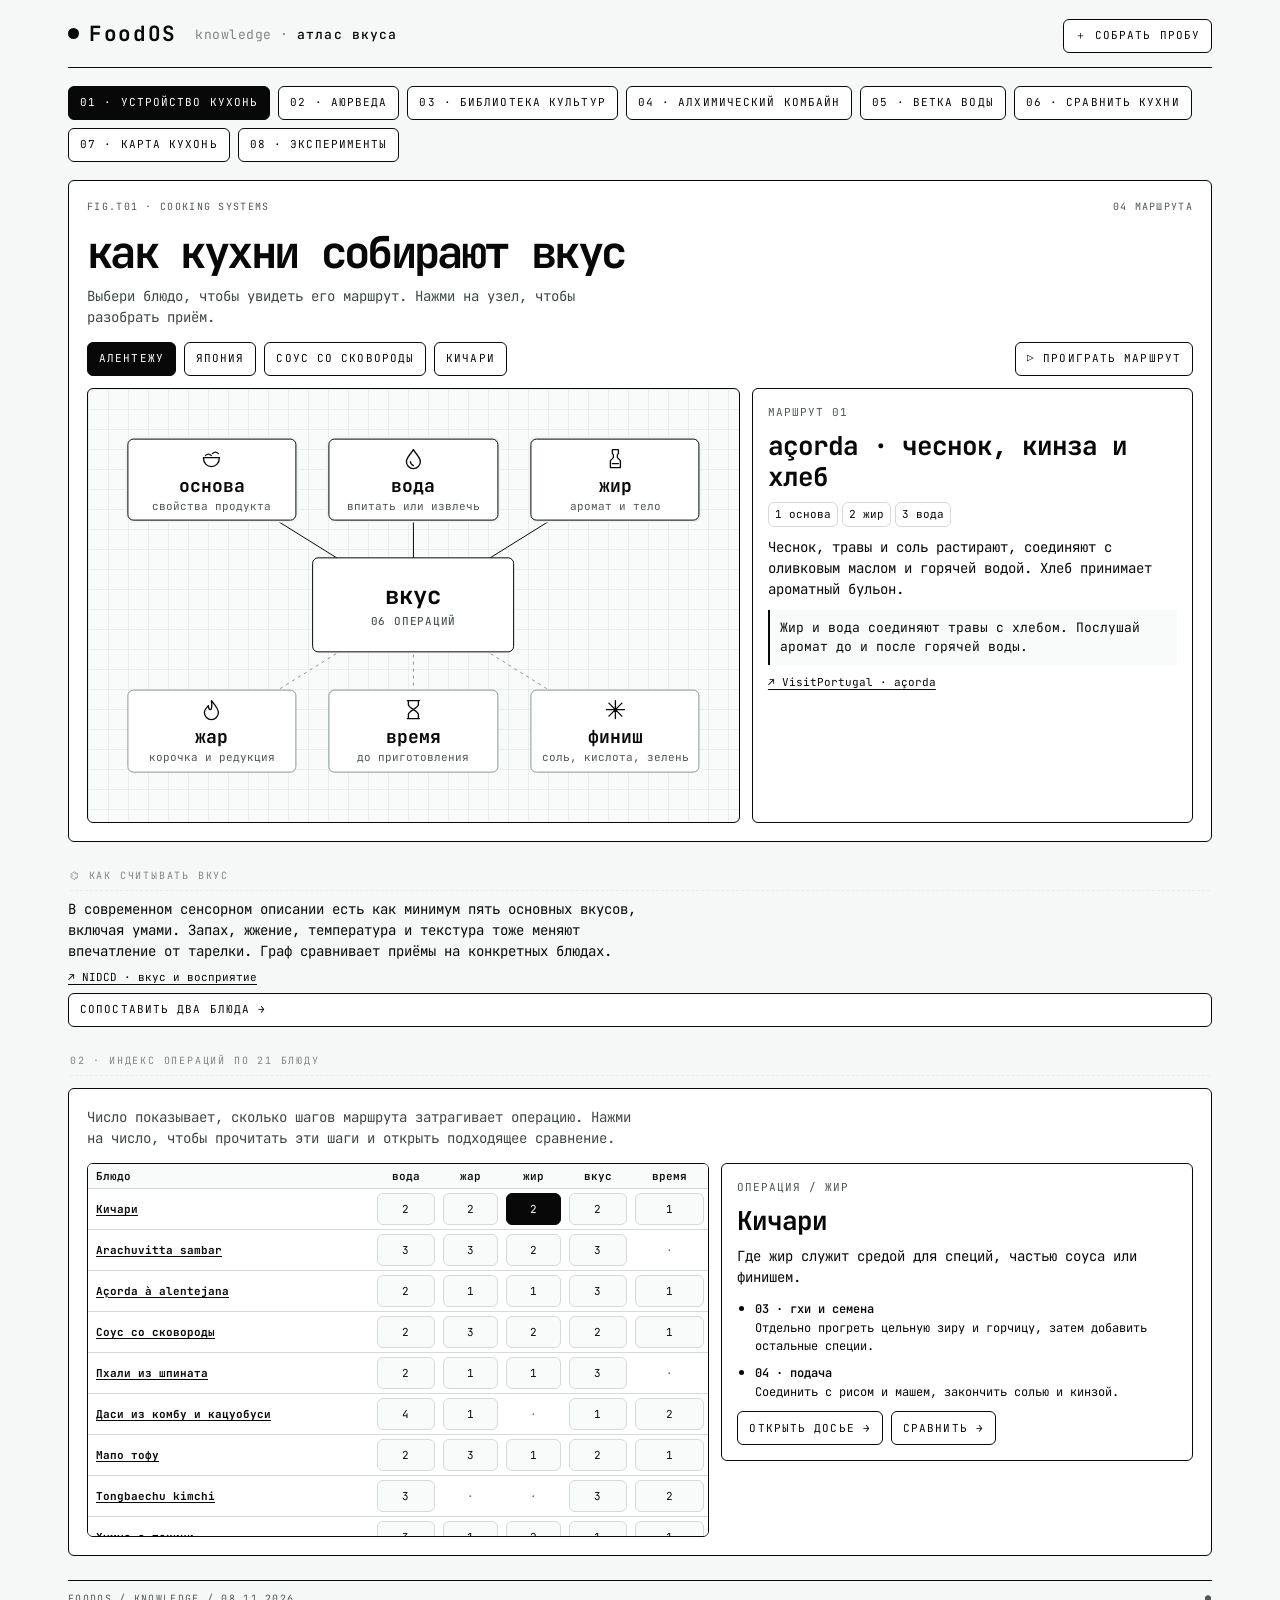
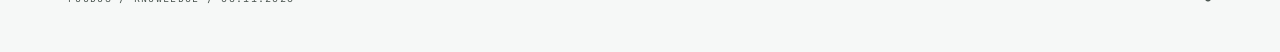
==== atlas/index.html @ 43f2d7bd "Publish the FoodOS taste atlas and experiment journal" ====
<!doctype html>
<html lang="ru">
<head>
<meta charset="utf-8">
<meta name="foodos-static" content="1">
<meta name="viewport" content="width=device-width, initial-scale=1">
<meta name="theme-color" content="#f6f8f7">
<title>FoodOS · атлас вкуса</title>
<meta name="description" content="Атлас FoodOS. Граф 21 кухни, 23 блюда в 3D, журнал экспериментов, два мясных ужина на гхи и алхимический комбайн.">
<link rel="canonical" href="https://foodos-lula-camarao.netlify.app/atlas/">
<meta property="og:type" content="website">
<meta property="og:title" content="FoodOS · атлас вкуса">
<meta property="og:description" content="21 профиль кухонь, девять глав об аюрведической кулинарии и алхимический комбайн для сборки проб из 38 операций.">
<meta property="og:url" content="https://foodos-lula-camarao.netlify.app/atlas/">
<meta property="og:image" content="https://foodos-lula-camarao.netlify.app/atlas/assets/taste-atlas-cover-v4.png?v=6">
<meta property="og:image:type" content="image/png">
<meta property="og:image:width" content="1200">
<meta property="og:image:height" content="630">
<meta property="og:image:alt" content="FoodOS · 3D-карта по воде, жиру и времени и два мясных эксперимента.">
<meta name="twitter:card" content="summary_large_image">
<meta name="twitter:title" content="FoodOS · атлас вкуса">
<meta name="twitter:description" content="21 профиль кухонь, девять глав об аюрведической кулинарии и алхимический комбайн для сборки проб из 38 операций.">
<meta name="twitter:image" content="https://foodos-lula-camarao.netlify.app/atlas/assets/taste-atlas-cover-v4.png?v=6">
<meta name="twitter:image:alt" content="FoodOS · 3D-карта по воде, жиру и времени и два мясных эксперимента.">
<link rel="icon" href="data:,">
<link rel="preconnect" href="https://fonts.googleapis.com">
<link rel="preconnect" href="https://fonts.gstatic.com" crossorigin>
<link href="https://fonts.googleapis.com/css2?family=JetBrains+Mono:wght@400;500;600;700&display=swap" rel="stylesheet">
<link rel="stylesheet" href="css/shaper.css?v=19">
<link rel="stylesheet" href="css/taste-atlas.css?v=6">
<script defer src="js/taste-atlas-data.js?v=3"></script>
<script defer src="js/taste-atlas-water.js?v=3"></script>
<script defer src="js/taste-atlas-research.js?v=4"></script>
<script defer src="js/taste-atlas-cultures.js?v=5"></script>
<script defer src="js/taste-atlas-alchemy.js?v=5"></script>
<script defer src="js/taste-atlas-field-data.js?v=6"></script>
<script defer src="js/taste-atlas-map.js?v=6"></script>
<script defer src="js/taste-atlas-experiments.js?v=6"></script>
<script defer src="js/taste-atlas-lab.js?v=6"></script>
<script defer src="js/taste-atlas-compare.js?v=6"></script>
<script defer src="js/taste-atlas.js?v=6"></script>
</head>
<body>
<main class="wrap atlas">
  <header class="top">
    <div class="brand"><a href="https://foodos-lula-camarao.netlify.app/"><span class="dot"></span>FoodOS</a></div>
    <div class="crumb">knowledge · <b>атлас вкуса</b></div>
    <div class="ctl"><a class="chip" href="#compose">＋ собрать пробу</a></div>
  </header>
  <nav class="atlas-nav" aria-label="Карты атласа">
    <a class="chip" href="#systems" id="nav-systems">01 · устройство кухонь</a>
    <a class="chip" href="#ayurveda" id="nav-ayurveda">02 · аюрведа</a>
    <a class="chip" href="#library" id="nav-library">03 · библиотека культур</a>
    <a class="chip" href="#compose" id="nav-compose">04 · алхимический комбайн</a>
    <a class="chip" href="#water" id="nav-water">05 · ветка воды</a>
    <a class="chip" href="#compare" id="nav-compare">06 · сравнить кухни</a>
    <a class="chip" href="#map" id="nav-map">07 · карта кухонь</a>
    <a class="chip" href="#experiments" id="nav-experiments">08 · эксперименты</a>
  </nav>
  <noscript>Для интерактивных карт включи JavaScript. Исследование и анимированные схемы доступны в Obsidian.</noscript>
  <section id="page-systems" aria-labelledby="systems-title">
    <div class="atlas-primary">
      <div class="atlas-caption"><span>FIG.T01 · COOKING SYSTEMS</span><span>04 МАРШРУТА</span></div>
      <h1 id="systems-title">как кухни собирают вкус</h1>
      <p class="atlas-lead">Выбери блюдо, чтобы увидеть его маршрут. Нажми на узел, чтобы разобрать приём.</p>
      <div class="atlas-controls">
        <div class="atlas-choice" id="route-choices" aria-label="Блюдо"></div>
        <button class="chip atlas-play" id="route-play" type="button" aria-pressed="false">▷ проиграть маршрут</button>
      </div>
      <div class="atlas-workbench">
        <div id="route-graph" class="atlas-graph" aria-label="Граф операций"></div>
        <div class="atlas-readout" id="route-detail" aria-live="polite"></div>
      </div>
    </div>
    <aside class="atlas-aside">
      <div class="seclab">⌬ как считывать вкус</div>
      <p>В современном сенсорном описании есть как минимум пять основных вкусов, включая умами. Запах, жжение, температура и текстура тоже меняют впечатление от тарелки. Граф сравнивает приёмы на конкретных блюдах.</p>
      <a class="atlas-source" href="https://www.nidcd.nih.gov/health/taste-disorders">↗ NIDCD · вкус и восприятие</a>
      <a class="chip" href="#compare">сопоставить два блюда →</a>
    </aside>
    <div class="seclab">02 · индекс операций по 21 блюду</div>
    <div class="atlas-primary operation-index">
      <p class="atlas-lead">Число показывает, сколько шагов маршрута затрагивает операцию. Нажми на число, чтобы прочитать эти шаги и открыть подходящее сравнение.</p>
      <div id="operation-index"></div>
    </div>
  </section>
  <section id="page-ayurveda" aria-labelledby="ayurveda-title" hidden>
    <div class="atlas-primary">
      <div class="atlas-caption"><span>FIG.T02 · ṢAḌ RASA</span><span>06 ОЩУЩЕНИЙ</span></div>
      <h1 id="ayurveda-title">аюрведическая карта вкуса</h1>
      <p class="atlas-lead">Шесть rasa и девять глав о качествах, обработке, сочетаниях, времени и роли жира. Луч открывает ощущение, главы связывают текст с конкретной операцией у плиты.</p>
      <div class="atlas-controls"><button class="chip atlas-play" id="rasa-play" type="button" aria-pressed="false">▷ пройти шесть rasa</button></div>
      <div class="atlas-workbench">
        <div id="rasa-graph" class="atlas-graph rasa-graph" aria-label="Шесть rasa"></div>
        <div id="rasa-detail" class="atlas-readout" aria-live="polite"></div>
      </div>
    </div>
    <div class="seclab">читать · девять глав</div>
    <div class="atlas-lab chapter-lab">
      <div id="ayurveda-chapters" class="atlas-choice" aria-label="Главы"></div>
      <div id="ayurveda-chapter" class="atlas-readout" aria-live="polite"></div>
    </div>
    <div class="seclab">01 · приправа и проба</div>
    <div class="atlas-readout rasa-guide" id="rasa-guide" aria-live="polite"></div>
    <div class="seclab">02 · операции с водой</div>
    <div class="atlas-lab">
      <div id="water-choices" class="atlas-choice" aria-label="Способ подготовки водой"></div>
      <div id="water-detail" class="atlas-readout" aria-live="polite"></div>
    </div>
    <div class="seclab">03 · когда добавлять специи</div>
    <div class="atlas-lab">
      <div id="spice-choices" class="atlas-choice" aria-label="Этап работы со специями"></div>
      <div id="spice-detail" class="atlas-readout" aria-live="polite"></div>
    </div>
    <div class="seclab">04 · восемь факторов еды</div>
    <ol id="factors" class="atlas-factors"></ol>
    <div class="atlas-sources">
      <a class="atlas-source" href="https://carakasamhitaonline.com/index.php?title=Rasa_Vimana">↗ Caraka Saṃhitā · Vimāna 1.21–22</a>
      <a class="atlas-source" href="https://www.nccih.nih.gov/health/ayurvedic-medicine-in-depth">↗ NCCIH · уровень доказательств</a>
    </div>
    <aside class="atlas-aside">
      <div class="seclab">05 · домашняя проба</div>
      <p>Две одинаковые ложки кичари, одинаковая доза гхи. В одной – гхи само по себе, в другой – гхи с прогретой зирой. Сравни запах. Куриное бедро с кожей или вёшенку подай отдельно. Это вариация FoodOS. Классический текст рассматривает мясо и молочные продукты в отдельных категориях.</p>
      <a class="atlas-source" href="https://www.carakasamhitaonline.com/index.php/Annapanavidhi_Adhyaya">↗ Caraka Saṃhitā · Sūtra 27</a>
    </aside>
    <div class="seclab">06 · от классического текста к сравнению кухонь</div>
    <div class="ayurveda-bridges" id="ayurveda-bridges"></div>
  </section>
  <section id="page-library" aria-labelledby="library-title" hidden>
    <div class="atlas-primary">
      <div class="atlas-caption"><span>FIG.T03 · COOKING LIBRARY</span><span id="library-count">21 ПРОФИЛЬ</span></div>
      <h1 id="library-title">библиотека культур</h1>
      <p class="atlas-lead">Открой кухню и посмотри, как устроен её стол и в какой последовательности работают приёмы. У каждого профиля есть локальные варианты, межкультурная пара, разобранное блюдо и операции для комбайна.</p>
      <div class="library-filters">
        <label>Кухня, практика или пример<input type="search" id="library-query" placeholder="например, тамильская или настой"></label>
        <label>Регион<select id="library-zone"><option value="">Все регионы</option></select></label>
        <label>Ощущение<select id="library-rasa"><option value="">Все ощущения</option></select></label>
      </div>
      <div class="library-workbench">
        <div id="library-index" class="library-index" aria-label="Примеры кухонь"></div>
        <div id="library-detail" class="atlas-readout library-detail" aria-label="Профиль кухни"></div>
      </div>
    </div>
    <aside class="atlas-aside">
      <div class="seclab">⌬ как читать параллели</div>
      <p>Тамариндовый настой в самбаре, лимон в чермуле и кислота готового кимчи могут давать заметное кислое ощущение. Это три разных механизма и три разные традиции.</p>
      <div class="atlas-sources"><a class="atlas-source" href="https://premasculinary.com/2020/11/arachuvitta-sambar-recipe.html">↗ Prema’s Culinary · самбар</a><a class="atlas-source" href="https://tasteofmaroc.com/moroccan-fish-tagine-with-chermoula-and-vegetables/">↗ Taste of Maroc · чермула</a><a class="atlas-source" href="https://www.maangchi.com/recipe/tongbaechu-kimchi">↗ Maangchi · кимчи</a></div>
    </aside>
  </section>
  <section id="page-compose" aria-labelledby="compose-title" hidden>
    <div class="atlas-primary">
      <div class="atlas-caption"><span>FIG.T04 · TASTE COMPOSER</span><span id="alchemy-count">05 СТАДИЙ</span></div>
      <h1 id="compose-title">алхимический комбайн</h1>
      <p class="atlas-lead">Собери тарелку из пяти операций разных кухонь. Выбери узел, чтобы поменять приём. Схема покажет, что проходит дальше, что лучше подготовить отдельно и какую переменную сравнить на двух ложках.</p>
      <div id="alchemy"></div>
    </div>
    <details class="atlas-primary legacy-compose" id="legacy-compose">
      <summary>Быстрая сборка · три операции и текст для трекера</summary>
      <div class="compose-selects" id="compose-parts"></div>
      <div class="atlas-choice compose-modes" id="compose-modes" aria-label="Вариант блюда"></div>
      <div class="compose-bench">
        <div class="atlas-readout" id="compose-recipe" aria-live="polite"></div>
        <div class="atlas-readout">
          <div class="atlas-kicker">ПЕРЕДАТЬ В FOODOS</div>
          <label for="compose-prompt">Текст для трекера у плиты</label>
          <textarea id="compose-prompt" readonly rows="9"></textarea>
          <div class="atlas-choice">
            <button id="compose-copy" class="chip" type="button">копировать</button>
            <a class="chip" href="https://foodos-lula-camarao.netlify.app/#ctxInput">открыть композер FoodOS ↗</a>
          </div>
          <small id="compose-status" role="status"></small>
        </div>
      </div>
    </details>
  </section>
  <section id="page-water" aria-labelledby="water-title" hidden>
    <div class="atlas-primary">
      <div class="atlas-caption"><span>FIG.T05 · WATER STUDY</span><span>06 ОПЕРАЦИЙ</span></div>
      <h1 id="water-title">что вода делает со вкусом</h1>
      <p class="atlas-lead">Выбери операцию, чтобы увидеть, что изменилось и на каких блюдах это заметно. Одна кастрюля может пройти несколько узлов подряд.</p>
      <div class="atlas-controls">
        <div class="atlas-choice" id="water-lenses" aria-label="Подсветить общую связь"></div>
        <button class="chip atlas-play" id="water-play" type="button" aria-pressed="false">▷ пройти ветку</button>
      </div>
      <div class="atlas-workbench">
        <div class="atlas-graph" id="water-graph" aria-label="Граф операций с водой"></div>
        <div class="atlas-readout" id="water-branch-detail" aria-live="polite"></div>
      </div>
    </div>
    <div class="seclab">01 · от исследования к плите</div>
    <div class="study-meals" id="water-meals"></div>
    <aside class="atlas-aside">
      <div class="seclab">02 · один ужин, две ложки</div>
      <p>Выбери одну операцию, например выпаривание. Отлей ложку соуса перед увариванием. Сравни с ложкой готового соуса при близкой температуре и только потом реши, сколько соли или кислоты добавить.</p>
    </aside>
  </section>
  <section id="page-compare" aria-labelledby="compare-title" hidden>
    <div class="atlas-primary">
      <div class="atlas-caption"><span>FIG.T06 · COMPARATIVE KITCHENS</span><span>21 МАРШРУТ / 12 РАЗБОРОВ</span></div>
      <h1 id="compare-title">где кухни сходятся</h1>
      <p class="atlas-lead">Выбери две кухни и сравни их через конкретные маршруты. Линия открывает шаги, где они решают похожую задачу. Под графом можно прочитать грамматики кухонь и забрать операции в свою пробу.</p>
      <div class="compare-selects">
        <label>Кухня слева<select id="compare-left"></select></label>
        <label>Кухня справа<select id="compare-right"></select></label>
        <label>Готовый разбор<select id="compare-pair"><option value="">Выбрать пару</option></select></label>
      </div>
      <div class="atlas-choice compare-lenses" id="compare-lenses" aria-label="Фильтр операций"></div>
      <div class="compare-graph" id="compare-graph" aria-label="Два параллельных маршрута"></div>
      <div id="compare-edges" class="atlas-choice compare-edges" aria-label="Связи между этапами"></div>
      <div id="compare-stage" class="library-step compare-stage" aria-live="polite"></div>
    </div>
    <div class="seclab">01 · две грамматики</div>
    <div id="culture-comparison" class="compare-reading"></div>
    <div class="seclab">02 · что можно перенести в свою кухню</div>
    <div class="compare-reading" id="compare-reading"></div>
  </section>
  <section id="page-map" aria-labelledby="map-title" hidden>
    <div class="atlas-primary">
      <div class="atlas-caption"><span>FIG.T07 · CULINARY MAP</span><span>21 КУХНЯ / 23 БЛЮДА</span></div>
      <h1 id="map-title">карта кухонь</h1>
      <div class="atlas-choice field-switch" aria-label="Режим карты">
        <a id="map-mode-network" class="chip" href="#map/network">граф связей</a>
        <a id="map-mode-space" class="chip" href="#map/space">блюда в 3D</a>
      </div>
      <div id="map-network">
        <p class="atlas-lead">Выбери кухню и слой. Тёмные линии показывают, с какими кухнями у выбранного приёма есть разобранная связь.</p>
        <div class="compose-selects"><label>Кухня<select id="network-culture"></select></label></div>
        <div id="network-lenses" class="atlas-choice field-switch" aria-label="Слой графа"></div>
        <div class="atlas-workbench">
          <div id="network-graph" class="field-figure"></div>
          <div id="network-detail" class="atlas-readout field-detail"></div>
        </div>
      </div>
      <div id="map-space" hidden>
        <p class="atlas-lead">Поверни куб и закрепи две точки. Шкала от 0 до 4 описывает место воды, роль жира и время именно в выбранной версии блюда.</p>
        <div class="compose-selects field-pair">
          <label>Точка A<select id="space-a"></select></label>
          <label>Точка B<select id="space-b"></select></label>
        </div>
        <div id="space-graph" class="field-figure space-figure"></div>
        <div class="space-controls">
          <label>Поворот<input id="space-yaw" type="range" min="-180" max="180" step="1" value="34"></label>
          <label>Наклон<input id="space-pitch" type="range" min="-75" max="75" step="1" value="-19"></label>
          <a class="atlas-source" href="assets/atlas-space.gif">смотреть GIF →</a>
        </div>
        <div id="space-detail" class="compare-reading"></div>
      </div>
    </div>
  </section>
  <section id="page-experiments" aria-labelledby="experiments-title" hidden>
    <div class="atlas-primary">
      <div class="atlas-caption"><span>FIG.T08 · FIELD EXPERIMENTS</span><span>02 УЖИНА / A·B</span></div>
      <h1 id="experiments-title">кухонные эксперименты</h1>
      <p class="atlas-lead">Два ужина в аюрведической кулинарной логике. У каждого есть график готовки, трекер, гипотеза и одна переменная для сравнения.</p>
      <div id="dinner-options" class="atlas-choice field-switch" aria-label="Выбор ужина"></div>
      <div id="dinner-detail" class="atlas-readout field-detail"></div>
      <p><a class="atlas-source" href="assets/atlas-dinners.gif">расписания двух ужинов в GIF →</a></p>
    </div>
    <div class="seclab">01 · запланировать → приготовить → сравнить → записать</div>
    <div class="field-log">
      <form id="experiment-form" class="atlas-readout">
        <h2>новая запись</h2>
        <label>Название<input name="name" required maxlength="110" placeholder="например, гхи с зирой"></label>
        <div class="field-form-row">
          <label>Дата<input type="date" name="date" required></label>
          <label>Статус<select name="status"><option value="planned">запланирован</option><option value="cooking">готовлю</option><option value="done">готово</option><option value="archived">архив</option></select></label>
        </div>
        <label>Гипотеза<textarea name="baseline" rows="2" maxlength="650"></textarea></label>
        <label>Что меняю в B<textarea name="variable" rows="2" maxlength="650"></textarea></label>
        <label>Что получилось<textarea name="result" rows="3" maxlength="2000"></textarea></label>
        <details id="experiment-map-fields" class="experiment-map-fields">
          <summary>Разметка своей версии в 3D</summary>
          <label class="field-check"><input name="mapEnabled" type="checkbox">Показать как точку на карте</label>
          <label>Связанная кухня<select name="mapCulture"></select></label>
          <div class="field-form-row field-form-axes">
            <label>Вода<select name="mapWater"></select></label>
            <label>Жир<select name="mapFat"></select></label>
            <label>Время<select name="mapTime"></select></label>
          </div>
        </details>
        <div class="atlas-choice"><button id="experiment-save" type="submit" class="chip">сохранить опыт</button><button id="experiment-clear" type="button" class="chip">новая запись</button></div>
      </form>
      <div class="atlas-readout">
        <h2>журнал и расписание</h2>
        <p>Записи хранятся в этом браузере. JSON переносит их на другое устройство.</p>
        <div class="atlas-choice field-files">
          <button type="button" id="experiment-export" class="chip">экспорт JSON</button>
          <label class="field-file">Импорт JSON<input type="file" id="experiment-import" accept="application/json,.json"></label>
        </div>
        <small id="experiment-status" role="status"></small>
        <div id="experiment-list"></div>
      </div>
    </div>
  </section>
  <footer class="atlas-footer">FOODOS / KNOWLEDGE / 08.11.2026 <span>●</span></footer>
</main>
</body>
</html>
---- atlas/css/shaper.css ----
/* ============================================================
   foodos · shaper system stylesheet (v3)
   B&W technical-manual / patent-drawing. no color as meaning.
   1px frames · JetBrains Mono · inversion = active.
   shared by index.html (hub) + cook.html (instrument)
   ============================================================ */

:root{
  --bg:#f6f8f7; --paper:#ffffff; --ink:#080808;
  --soft:#d4dad7; --hair:#e9eeeb; --muted:#7f8582; --hi:#eef4f1; --wash:#f9fbfa; --accent:#dfeee8;
  --mono:"JetBrains Mono", ui-monospace, SFMono-Regular, Menlo, Consolas, monospace;
  --frame:1px; --gutter:22px; --radius:6px;
  color-scheme: light;
}
:root.dark{
  --bg:#17191b; --paper:#1d2023; --ink:#e8e6e2; --soft:#3a3a40; --hair:#26262a; --muted:#9a958d; --hi:#22252a; --wash:#191c20; --accent:#26352f;
  color-scheme: dark;
}
*{box-sizing:border-box}
html,body{margin:0;padding:0;background:var(--bg);color:var(--ink);font-family:var(--mono);
  -webkit-font-smoothing:antialiased;-webkit-tap-highlight-color:transparent}
body{font-size:14px;line-height:1.5;letter-spacing:0}
a{color:inherit;text-decoration:none}
b{font-weight:600}
.num,.tnum{font-variant-numeric:tabular-nums;font-feature-settings:"tnum"}
.wrap{max-width:1180px;margin:0 auto;padding:0 18px 140px}
.hide{display:none!important}
.spin{display:inline-block;animation:sp 1s linear infinite}@keyframes sp{to{transform:rotate(360deg)}}

/* ---------- header ---------- */
header.top{display:grid;grid-template-columns:auto 1fr auto;gap:18px;align-items:baseline;
  border-bottom:var(--frame) solid var(--ink);padding:18px 0 14px;margin-bottom:18px}
header.top .brand{font-weight:700;letter-spacing:.08em;font-size:21px;display:flex;align-items:center;gap:10px}
header.top .brand .dot{width:11px;height:11px;border-radius:50%;background:var(--ink);display:inline-block}
header.top .brand a{display:flex;align-items:center;gap:10px}
header.top .crumb{color:var(--muted);font-size:13px;letter-spacing:.04em;white-space:nowrap;overflow:hidden;text-overflow:ellipsis}
header.top .crumb b{color:var(--ink);font-weight:500;letter-spacing:.08em}
header.top .ctl{justify-self:end;display:flex;gap:8px;flex-wrap:wrap}

.chip{font:inherit;font-size:11px;letter-spacing:.10em;text-transform:uppercase;
  border:var(--frame) solid var(--ink);background:var(--paper);color:var(--ink);
  border-radius:var(--radius);padding:6px 11px;cursor:pointer;transition:background .12s,color .12s,transform .12s;white-space:nowrap;display:inline-flex;align-items:center;gap:6px}
.chip.mini{font-size:9px;padding:4px 8px;margin-top:8px}
.chip:hover{background:var(--ink);color:var(--bg)}
.chip:active{transform:translateY(1px)}
.chip.on{background:var(--ink);color:var(--bg)}
.chip.danger{border-color:var(--ink);background:var(--ink);color:var(--bg)}
.chip .k{color:var(--muted)} .chip.on .k{color:var(--bg)}
.chip:disabled{opacity:.4;cursor:not-allowed}

/* ---------- section label ---------- */
.seclab{font-size:10px;letter-spacing:.18em;text-transform:uppercase;color:var(--muted);
  margin:26px 2px 12px;display:flex;align-items:center;gap:8px;border-bottom:var(--frame) dashed var(--hair);padding-bottom:7px}
.seclab .gl{font-size:12px;color:var(--ink)}
.seclab .r{margin-left:auto;color:var(--muted)}

/* ---------- stats strip ---------- */
.stats{display:grid;grid-template-columns:repeat(4,1fr);border:var(--frame) solid var(--ink);margin-bottom:18px}
.stats .cell{padding:12px 14px;border-right:var(--frame) solid var(--soft)}
.stats .cell:last-child{border-right:0}
.stats .cell .v{font-size:22px;font-weight:500;letter-spacing:-.01em}
.stats .cell .l{font-size:10px;letter-spacing:.16em;text-transform:uppercase;color:var(--muted);margin-top:2px}
.progline{height:4px;background:var(--hair);margin-bottom:20px;position:relative;overflow:hidden}
.progline .fill{position:absolute;inset:0 100% 0 0;background:var(--ink);transition:right .35s ease}

.device-state{border:var(--frame) solid var(--ink);background:var(--ink);color:var(--bg);border-radius:var(--radius);padding:13px 14px;margin:-4px 0 20px;display:grid;gap:10px}
.ds-main{display:flex;gap:10px;align-items:flex-start}
.ds-dot{width:11px;height:11px;border-radius:50%;background:var(--bg);box-shadow:0 0 0 4px rgba(255,255,255,.12);margin-top:4px;flex:0 0 auto}
.ds-title{font-size:10px;letter-spacing:.18em;text-transform:uppercase;color:var(--bg)}
.ds-line{font-size:17px;line-height:1.35;margin-top:3px}
.ds-chips{display:flex;gap:7px;flex-wrap:wrap}
.ds-chips span{border:var(--frame) solid rgba(255,255,255,.38);border-radius:999px;padding:4px 8px;font-size:10px;letter-spacing:.10em;text-transform:uppercase;color:var(--bg)}
.ds-next{border-top:var(--frame) dashed rgba(255,255,255,.36);padding-top:8px;font-size:12px;line-height:1.45;color:var(--bg)}

@media(max-width:560px){
  .wrap{padding-left:14px;padding-right:14px}
  header.top{grid-template-columns:1fr;gap:10px;align-items:start}
  header.top .brand{font-size:20px}
  header.top .crumb{white-space:normal;line-height:1.45}
  header.top .ctl{justify-self:start;width:100%}
  .stats{grid-template-columns:repeat(2,minmax(0,1fr))}
  .stats .cell{min-width:0;border-bottom:var(--frame) solid var(--soft)}
  .stats .cell:nth-child(2n){border-right:0}
  .stats .cell:nth-last-child(-n+2){border-bottom:0}
  .stats .cell .v{font-size:20px;overflow-wrap:anywhere}
  .device-state{margin-top:0}
  .ds-line{font-size:15px}
}

/* ============================================================
   HUB
   ============================================================ */
.hero{border:var(--frame) solid var(--ink);background:var(--paper);border-radius:var(--radius);
  padding:20px 22px;margin-bottom:14px;display:grid;gap:6px;box-shadow:0 10px 30px rgba(8,8,8,.04)}
.product-hero{grid-template-columns:minmax(0,1fr) minmax(320px,520px);gap:24px;align-items:stretch;min-height:280px}
.hero .eyebrow{font-size:10px;letter-spacing:.18em;text-transform:uppercase;color:var(--muted);margin-bottom:12px}
.hero h1{margin:0;font-size:clamp(44px,9vw,104px);font-weight:700;letter-spacing:0;line-height:.92}
.hero .lead{color:var(--muted);font-size:13px;max-width:62ch;line-height:1.55;margin-top:18px}
.command-hero{position:relative;overflow:hidden}
.command-hero::before{content:"";position:absolute;left:22px;right:22px;bottom:16px;height:1px;background:var(--hair);opacity:.7}
.hero-copy{display:flex;flex-direction:column;align-items:flex-start;min-width:0}
.hero-tags{display:flex;gap:7px;flex-wrap:wrap;margin-top:16px}
.hero-tags span{border:var(--frame) solid var(--soft);border-radius:999px;padding:4px 8px;font-size:9px;letter-spacing:.12em;text-transform:uppercase;color:var(--muted);background:var(--wash)}
.hero-actions{display:flex;gap:8px;flex-wrap:wrap;margin-top:auto;padding-top:18px}
.system-map{position:relative;border:var(--frame) solid var(--ink);border-radius:var(--radius);background:var(--wash);overflow:hidden;min-height:240px}
.system-map::before{content:"";position:absolute;inset:14px;background:
  linear-gradient(var(--hair) 1px,transparent 1px),linear-gradient(90deg,var(--hair) 1px,transparent 1px);
  background-size:20px 20px;opacity:.9}
.map-rails .r{position:absolute;height:1px;background:var(--ink);transform-origin:left center;opacity:.72;z-index:1}
.map-rails .a{left:96px;top:72px;width:180px;transform:rotate(13deg)}
.map-rails .b{left:50%;top:122px;width:196px;transform:rotate(22deg)}
.map-rails .c{left:88px;bottom:78px;width:168px;transform:rotate(-15deg)}
.map-node{position:absolute;z-index:2;width:116px;min-height:96px;border:var(--frame) solid var(--ink);border-radius:var(--radius);background:var(--paper);padding:8px;display:grid;grid-template-rows:48px auto auto;gap:4px;box-shadow:0 8px 20px rgba(8,8,8,.04);animation:nodeFloat 5.8s ease-in-out infinite}
.map-node.m1{left:24px;top:24px}
.map-node.m2{left:calc(50% - 58px);top:72px;animation-delay:.35s}
.map-node.m3{right:24px;bottom:42px;animation-delay:.7s}
.map-node.m4{left:30px;bottom:26px;animation-delay:1.05s}
.map-icon{height:48px;display:grid;place-items:center;border-bottom:var(--frame) dashed var(--hair);padding-bottom:4px}
.map-icon .symbol-art{height:48px}
.map-node b{font-size:10px;letter-spacing:.14em;text-transform:uppercase;white-space:nowrap;overflow:hidden;text-overflow:ellipsis}
.map-node span{font-size:9px;letter-spacing:.06em;text-transform:uppercase;color:var(--muted);line-height:1.25}
.map-caption{position:absolute;left:16px;right:16px;bottom:10px;z-index:2;font-size:9px;letter-spacing:.16em;text-transform:uppercase;color:var(--muted);white-space:nowrap;overflow:hidden;text-overflow:ellipsis}
@keyframes nodeFloat{0%,100%{transform:translateY(0)}50%{transform:translateY(-3px)}}
.system-strip{display:grid;grid-template-columns:repeat(4,1fr);gap:10px;margin-bottom:22px}
.system-strip>div{border:var(--frame) solid var(--soft);background:var(--paper);border-radius:var(--radius);padding:12px;min-height:74px}
.system-strip b{display:block;font-size:11px;letter-spacing:.16em;text-transform:uppercase;margin-bottom:8px}
.system-strip span{display:block;color:var(--muted);font-size:12px;line-height:1.35}
@media(max-width:780px){
  .product-hero{grid-template-columns:1fr;min-height:0}.system-strip{grid-template-columns:1fr 1fr}
  .system-map{display:grid;grid-template-columns:repeat(2,minmax(0,1fr));gap:8px;min-height:0;padding:14px}
  .system-map::before,.map-rails{display:none}
  .map-node{position:relative;left:auto!important;right:auto!important;top:auto!important;bottom:auto!important;width:auto;min-height:104px}
  .map-caption{position:relative;left:auto;right:auto;bottom:auto;grid-column:1/-1;white-space:normal}
  .hero-actions{margin-top:0}
}

.system-nav{display:flex;gap:8px;flex-wrap:wrap;margin:0 0 14px}
.catalog-dash{display:grid;grid-template-columns:repeat(4,minmax(0,1fr));gap:10px;margin:0 0 20px}
.catalog-tile{border:var(--frame) solid var(--ink);background:var(--paper);border-radius:var(--radius);padding:12px;min-height:112px;display:grid;grid-template-columns:66px minmax(0,1fr);grid-template-rows:1fr auto;gap:6px 12px;align-items:end;position:relative;overflow:hidden}
.catalog-tile::after{display:none}
.catalog-tile .tile-art{grid-row:1/3;align-self:stretch;margin:0;border:var(--frame) solid var(--soft);border-radius:var(--radius);background:var(--wash);display:grid;place-items:center;min-width:0;color:var(--ink)}
.catalog-tile .tile-art .symbol-art{height:64px;padding:4px}
.catalog-tile .hermes-dot{font-size:30px;line-height:1;letter-spacing:0;color:var(--ink);animation:nodeWake 3.4s ease-in-out infinite}
.catalog-tile b{font-size:20px;line-height:1.05;text-transform:uppercase;min-width:0;overflow:hidden;text-overflow:ellipsis}
.catalog-tile>span:not(.tile-art){font-size:9px;letter-spacing:.14em;text-transform:uppercase;color:var(--muted);line-height:1.35;align-self:start}
@keyframes plateSpin{to{transform:rotate(360deg)}}
@media(max-width:720px){.catalog-dash{grid-template-columns:repeat(2,minmax(0,1fr))}}

/* new-dish composer */
.composer{border:var(--frame) solid var(--ink);background:var(--paper);border-radius:var(--radius);margin-bottom:8px}
.composer .bd{padding:14px;display:grid;gap:10px}
.composer textarea{font:inherit;font-size:14px;background:var(--paper);color:var(--ink);border:var(--frame) solid var(--ink);
  border-radius:var(--radius);padding:11px 12px;min-height:84px;resize:vertical;text-transform:none;line-height:1.5}
.composer textarea::placeholder{color:var(--muted)}
.composer .row{display:flex;gap:8px;flex-wrap:wrap;align-items:center}
.composer .row .grow{flex:1;min-width:120px}
.composer input[type=text]{font:inherit;font-size:13px;background:var(--paper);color:var(--ink);
  border:var(--frame) solid var(--ink);border-radius:var(--radius);padding:8px 10px;text-transform:none;width:100%}
.composer .hint{font-size:11px;color:var(--muted);letter-spacing:.04em}
.compose-out{border:var(--frame) dashed var(--soft);padding:12px;font-size:12px;color:var(--muted);min-height:30px;line-height:1.5}

/* dish library grid */
.grid{display:grid;grid-template-columns:repeat(auto-fill,minmax(230px,1fr));gap:12px}
.card{border:var(--frame) solid var(--ink);background:var(--paper);border-radius:var(--radius);padding:14px;cursor:pointer;position:relative;overflow:hidden;
  transition:box-shadow .2s,transform .2s,border-color .2s;display:grid;gap:9px;min-height:130px;align-content:start}
.card::before{content:"";position:absolute;inset:0;
  background:linear-gradient(110deg,transparent 35%,var(--hi) 50%,transparent 65%);
  opacity:0;transform:translateX(-100%);pointer-events:none;will-change:transform,opacity}
.card>*{position:relative;z-index:1}
.card:hover{box-shadow:0 14px 28px rgba(8,8,8,.08);transform:translateY(-2px)}
:root.dark .card:hover{box-shadow:0 2px 14px rgba(0,0,0,.5)}
.card:hover::before{animation:shimmer 1.1s ease-out forwards}
@keyframes shimmer{from{transform:translateX(-100%);opacity:.85}55%{opacity:.85}to{transform:translateX(100%);opacity:0}}
.card .fig{font-size:10px;letter-spacing:.16em;text-transform:uppercase;color:var(--muted)}
.card .nm{font-size:16px;font-weight:600;line-height:1.3}
.card .sb{font-size:12px;color:var(--muted);line-height:1.4}
.card .mt{margin-top:auto;display:flex;gap:10px;font-size:10px;letter-spacing:.08em;color:var(--muted);text-transform:uppercase}
.card.add{border-style:dashed;align-content:center;justify-items:center;text-align:center;color:var(--muted)}
.card.add .big{font-size:26px}
.card .del{position:absolute;top:8px;right:8px;font-size:11px;color:var(--muted);z-index:2;opacity:.5}
.card .del:hover{opacity:1;color:var(--ink)}
.card-art{height:104px;border:var(--frame) solid var(--soft);border-radius:var(--radius);background:var(--wash);display:grid;place-items:center;overflow:hidden;position:relative}
.card-art svg{width:100%;height:100%;display:block}
.card-art .draw-line{fill:none;stroke:var(--ink);stroke-width:1.4;stroke-linecap:round;stroke-linejoin:round;stroke-dasharray:220;stroke-dashoffset:220;animation:drawStroke 1.4s ease forwards}
.card-art .delay-1{animation-delay:.08s}.card-art .delay-2{animation-delay:.22s}.card-art .delay-3{animation-delay:.36s}
.card-art .ink-dot{fill:var(--ink)}.card-art .ring{fill:none;stroke:var(--ink);stroke-width:1.2}.card-art .mini{fill:var(--muted);opacity:.65}
.card-art .heat{stroke-dasharray:90;animation-duration:1.8s}.card-art .pulse{transform-origin:center;animation:pulseDot 2s ease-in-out infinite}
.card:hover .card-art .draw-line{animation-name:drawStrokeAgain}
.meal-art{height:116px;padding:8px}
.meal-objects{width:100%;height:100%;display:grid;grid-template-columns:repeat(4,minmax(0,1fr));align-items:center;gap:3px;position:relative;z-index:1}
.meal-objects span{height:82px;display:grid;place-items:center;transition:transform .2s ease}
.meal-objects span:nth-child(2){transform:translateY(-4px)}
.meal-objects .symbol-art{height:82px}
.meal-objects img{width:100%;height:82px;object-fit:contain;filter:grayscale(1) contrast(1.05);mix-blend-mode:multiply}
:root.dark .meal-objects img{mix-blend-mode:screen}
.meal-rail{position:absolute;left:16px;right:16px;bottom:11px;display:flex;gap:10px;align-items:center}
.meal-rail span{height:2px;background:var(--soft);flex:1}
.meal-card:hover .meal-objects span:nth-child(1){transform:translate(-2px,-2px)}
.meal-card:hover .meal-objects span:nth-child(2){transform:translateY(-8px)}
.meal-card:hover .meal-objects span:nth-child(3){transform:translate(2px,-2px)}
.meal-card:hover .meal-art::after{content:"";position:absolute;left:50%;top:12px;width:1px;height:28px;background:var(--ink);opacity:.55;animation:steamLine 1.1s ease-out infinite}
@keyframes drawStroke{to{stroke-dashoffset:0}}
@keyframes drawStrokeAgain{from{stroke-dashoffset:220}to{stroke-dashoffset:0}}
@keyframes pulseDot{0%,100%{opacity:.35;transform:scale(.85)}50%{opacity:1;transform:scale(1.1)}}
@keyframes steamLine{from{transform:translate(-50%,18px);opacity:.05}45%{opacity:.6}to{transform:translate(-50%,-8px);opacity:0}}

/* equipment + knowledge */
.meal-history{display:grid;grid-template-columns:repeat(auto-fit,minmax(260px,1fr));gap:10px;margin-bottom:10px}
.history-card{border:var(--frame) solid var(--ink);border-radius:var(--radius);background:var(--paper);padding:10px;display:grid;grid-template-columns:64px minmax(0,1fr) auto;gap:10px;align-items:center}
.history-mark{height:64px;border:var(--frame) solid var(--soft);border-radius:var(--radius);background:var(--wash);display:grid;place-items:center;overflow:hidden}
.history-mark .symbol-art{height:60px;padding:3px}
.history-card span{display:block;font-size:9px;letter-spacing:.14em;text-transform:uppercase;color:var(--muted)}
.history-card b{display:block;font-size:13px;line-height:1.3;white-space:nowrap;overflow:hidden;text-overflow:ellipsis;margin-top:3px}
.history-card small{display:block;font-size:10px;color:var(--muted);line-height:1.35;margin-top:4px}
.history-empty{border:var(--frame) dashed var(--soft);border-radius:var(--radius);background:var(--paper);padding:14px;display:grid;gap:5px;color:var(--muted);font-size:12px}
.history-empty b{font-size:10px;letter-spacing:.16em;text-transform:uppercase;color:var(--ink)}
.equipment-ledger{display:grid;gap:12px;margin-bottom:10px}
.device-ledger-card{border:var(--frame) solid var(--ink);border-radius:var(--radius);background:var(--paper);display:grid;grid-template-columns:180px minmax(0,1fr) minmax(210px,280px);gap:0;overflow:hidden}
.device-mark{background:var(--wash);border-right:var(--frame) solid var(--ink);min-height:190px;display:grid;place-items:center;padding:16px}
.device-mark .symbol-art{height:150px}
.device-copy{padding:16px;display:grid;align-content:center;gap:8px;min-width:0}
.device-copy h2{font-size:22px;line-height:1.15;margin:0;letter-spacing:0}
.device-copy p{margin:0;color:var(--muted);font-size:13px;line-height:1.5;max-width:62ch}
.device-facts{display:flex;gap:7px;flex-wrap:wrap;margin-top:6px}
.device-facts span{border:var(--frame) solid var(--soft);border-radius:999px;padding:4px 8px;font-size:9px;letter-spacing:.10em;text-transform:uppercase;color:var(--muted);max-width:100%;overflow:hidden;text-overflow:ellipsis}
.device-next{border-left:var(--frame) solid var(--soft);padding:16px;background:var(--wash);display:grid;align-content:center;gap:8px}
.device-next b{font-size:10px;letter-spacing:.16em;text-transform:uppercase}
.device-next ol{margin:0;padding-left:18px;display:grid;gap:7px;font-size:12px;line-height:1.4;color:var(--muted)}
.equipment-cats{display:grid;grid-template-columns:repeat(3,minmax(0,1fr));gap:10px}
.equipment-cat{border:var(--frame) solid var(--ink);border-radius:var(--radius);background:var(--paper);overflow:hidden}
.cat-head{border-bottom:var(--frame) solid var(--soft);padding:11px 12px;background:var(--wash)}
.cat-head b{display:block;font-size:11px;letter-spacing:.16em;text-transform:uppercase}
.cat-head span{display:block;font-size:11px;color:var(--muted);line-height:1.35;margin-top:4px}
.kit-grid{display:grid;gap:0}
.kit-item{position:relative;display:grid;grid-template-columns:58px minmax(0,1fr);gap:9px;padding:10px 12px;border-bottom:var(--frame) dashed var(--hair);min-height:78px;align-items:center}
.kit-item:last-child{border-bottom:0}
.kit-item::after{content:attr(data-status);position:absolute;right:9px;top:7px;font-size:8px;letter-spacing:.12em;text-transform:uppercase;color:var(--muted)}
.kit-icon{height:58px;border:var(--frame) solid var(--soft);border-radius:var(--radius);background:var(--wash);display:grid;place-items:center;overflow:hidden}
.kit-icon .symbol-art{height:54px;padding:3px}
.kit-item b{display:block;font-size:12px;line-height:1.25;padding-right:58px}
.kit-item span{display:block;font-size:11px;color:var(--ink);line-height:1.35;margin-top:3px}
.kit-item small{display:block;font-size:10px;color:var(--muted);line-height:1.35;margin-top:4px}
.knowledge-panel{margin-bottom:10px}
.kb-board{border:var(--frame) solid var(--ink);border-radius:var(--radius);background:var(--paper);display:grid;grid-template-columns:minmax(230px,.8fr) minmax(0,1.4fr);overflow:hidden}
.kb-principles{padding:14px;border-right:var(--frame) solid var(--ink);background:var(--wash)}
.kb-principles b{display:block;font-size:10px;letter-spacing:.16em;text-transform:uppercase;margin-bottom:10px}
.kb-principles ol{margin:0;padding-left:18px;display:grid;gap:8px;font-size:12px;line-height:1.45;color:var(--muted)}
.kb-sources{display:grid;grid-template-columns:repeat(2,minmax(0,1fr));gap:10px;padding:12px}
.kb-source{border:var(--frame) solid var(--soft);border-radius:var(--radius);background:var(--wash);padding:10px;min-height:122px;display:grid;align-content:start;gap:6px}
.kb-source span{font-size:8px;letter-spacing:.12em;text-transform:uppercase;color:var(--muted)}
.kb-source b{font-size:12px;line-height:1.3}
.kb-source p{margin:0;font-size:11px;color:var(--muted);line-height:1.45}
.kb-source small{font-size:9px;color:var(--muted);line-height:1.35;border-top:var(--frame) dashed var(--hair);padding-top:6px;margin-top:auto;overflow-wrap:anywhere}
@media(max-width:900px){
  .device-ledger-card{grid-template-columns:150px minmax(0,1fr)}
  .device-next{grid-column:1/-1;border-left:0;border-top:var(--frame) solid var(--soft)}
  .equipment-cats{grid-template-columns:1fr}
  .kb-board{grid-template-columns:1fr}
  .kb-principles{border-right:0;border-bottom:var(--frame) solid var(--ink)}
}
@media(max-width:560px){
  .device-ledger-card{grid-template-columns:1fr}
  .device-mark{border-right:0;border-bottom:var(--frame) solid var(--ink);min-height:150px}
  .device-mark .symbol-art{height:120px}
  .kb-sources{grid-template-columns:1fr}
}

/* object memory + voice */
.memory-tools{border:var(--frame) solid var(--ink);background:var(--paper);border-radius:var(--radius);padding:12px;margin-bottom:12px;display:grid;gap:10px}
.memory-tools .row,.voice-panel .row{display:flex;gap:8px;flex-wrap:wrap;align-items:center}
.memory-tools .grow{flex:1;min-width:150px}
.memory-tools input,.memory-tools select,.voice-panel input{font:inherit;font-size:12px;background:var(--paper);color:var(--ink);border:var(--frame) solid var(--ink);border-radius:var(--radius);padding:8px 10px}
.memory-tools input,.voice-panel input{width:100%}
.memory-tools select{min-height:34px}
.item-grid{display:grid;grid-template-columns:repeat(auto-fill,minmax(210px,1fr));gap:10px}
.item-card{border:var(--frame) solid var(--soft);background:var(--paper);border-radius:var(--radius);padding:10px;position:relative;display:grid;gap:8px;min-height:220px}
.item-card .del{position:absolute;top:7px;right:7px;border:var(--frame) solid var(--soft);background:var(--paper);color:var(--muted);border-radius:50%;width:22px;height:22px;cursor:pointer}
.item-art{height:122px;border:var(--frame) solid var(--soft);border-radius:var(--radius);background:var(--wash);display:grid;place-items:center;overflow:hidden;padding:8px}
.item-art img{width:100%;height:100%;object-fit:contain;object-position:center;filter:grayscale(1) contrast(1.06);mix-blend-mode:multiply}
:root.dark .item-art img{mix-blend-mode:screen}
.item-art span{font-size:28px;color:var(--muted)}
.item-card .fig{font-size:9px;letter-spacing:.14em;text-transform:uppercase;color:var(--muted)}
.item-card .nm{font-size:13px;font-weight:600;line-height:1.3}
.item-card .sb{font-size:11px;color:var(--muted);line-height:1.35;min-height:16px}
.item-card .mt{margin-top:auto;display:flex;gap:6px;flex-wrap:wrap;font-size:9px;letter-spacing:.08em;text-transform:uppercase;color:var(--muted)}
.voice-panel{border:var(--frame) solid var(--ink);background:var(--paper);border-radius:var(--radius);padding:14px;display:grid;gap:12px}
.voice-readout{display:grid;grid-template-columns:repeat(3,minmax(0,1fr));gap:8px}
.voice-readout>div{border:var(--frame) solid var(--soft);border-radius:var(--radius);padding:10px;background:var(--wash)}
.voice-readout b{display:block;font-size:13px;text-transform:uppercase;overflow:hidden;text-overflow:ellipsis;white-space:nowrap}
.voice-readout span{display:block;font-size:9px;letter-spacing:.14em;text-transform:uppercase;color:var(--muted);margin-top:5px}
.voice-panel .field{display:grid;grid-template-columns:120px 1fr;gap:10px;align-items:center}
.voice-panel .lbl{font-size:10px;letter-spacing:.14em;text-transform:uppercase;color:var(--muted)}
@media(max-width:560px){.voice-readout{grid-template-columns:1fr}.voice-panel .field{grid-template-columns:1fr}}

/* Mise agent */
.agent-panel{border:var(--frame) solid var(--ink);background:var(--paper);border-radius:var(--radius);display:grid;grid-template-columns:minmax(180px,280px) 1fr;gap:0;margin-bottom:8px;overflow:hidden}
.agent-schematic{position:relative;min-height:260px;border-right:var(--frame) solid var(--ink);background:var(--wash);overflow:hidden}
.agent-schematic::before{content:"";position:absolute;inset:14px;background:
  linear-gradient(var(--hair) 1px,transparent 1px),linear-gradient(90deg,var(--hair) 1px,transparent 1px);
  background-size:18px 18px;opacity:.9}
.agent-schematic .core{position:absolute;left:50%;top:50%;transform:translate(-50%,-50%);width:58px;height:58px;border:var(--frame) solid var(--ink);border-radius:50%;display:grid;place-items:center;background:var(--paper);font-size:24px;z-index:2;animation:nodeWake 3.4s ease-in-out infinite}
.agent-schematic .orbit{position:absolute;width:34px;height:34px;border:var(--frame) solid var(--ink);border-radius:50%;background:var(--paper);z-index:2}
.agent-schematic .o1{left:30px;top:38px}.agent-schematic .o2{right:34px;top:76px}.agent-schematic .o3{left:72px;bottom:34px}
.agent-schematic .wire{position:absolute;height:1px;background:var(--ink);transform-origin:left center;z-index:1;opacity:.72}
.agent-schematic .w1{left:60px;top:57px;width:110px;transform:rotate(24deg)}.agent-schematic .w2{left:50%;top:50%;width:96px;transform:rotate(-28deg)}.agent-schematic .w3{left:92px;bottom:66px;width:74px;transform:rotate(-18deg)}
@keyframes nodeWake{0%,100%{box-shadow:0 0 0 0 var(--hair)}50%{box-shadow:0 0 0 9px var(--hair)}}
.agent-panel.is-thinking .agent-schematic .core{animation:nodeWake .9s ease-in-out infinite}
.agent-panel.is-thinking .agent-schematic .wire{animation:wireSignal 1s ease-in-out infinite}
.agent-panel.is-thinking .agent-schematic .o1{animation:nodeFloat 1.7s ease-in-out infinite}
.agent-panel.is-thinking .agent-schematic .o2{animation:nodeFloat 1.7s ease-in-out infinite .18s}
.agent-panel.is-thinking .agent-schematic .o3{animation:nodeFloat 1.7s ease-in-out infinite .36s}
@keyframes wireSignal{0%,100%{opacity:.35}50%{opacity:1}}
.agent-body{padding:14px;display:grid;gap:10px}
.agent-readout{display:grid;grid-template-columns:repeat(3,minmax(0,1fr));gap:8px}
.agent-readout>div{border:var(--frame) solid var(--soft);border-radius:var(--radius);padding:10px;background:var(--wash)}
.agent-readout b{display:block;font-size:11px;letter-spacing:.12em;text-transform:uppercase;white-space:nowrap;overflow:hidden;text-overflow:ellipsis}
.agent-readout span{display:block;font-size:9px;letter-spacing:.08em;text-transform:uppercase;color:var(--muted);margin-top:5px;line-height:1.35}
.agent-panel textarea{font:inherit;font-size:14px;background:var(--paper);color:var(--ink);border:var(--frame) solid var(--ink);
  border-radius:var(--radius);padding:11px 12px;min-height:88px;resize:vertical;text-transform:none;line-height:1.5}
.agent-panel .row{display:flex;gap:8px;flex-wrap:wrap}
.agent-out p{margin:6px 0 0;color:var(--ink);line-height:1.5}
.agent-out ol{margin:8px 0 0;padding-left:18px;display:grid;gap:5px;color:var(--muted)}

/* built-in SVG atlas */
.symbol-art{width:100%;height:100%;display:block;color:var(--ink);overflow:visible}
.symbol-art .draw-line{fill:none;stroke:currentColor;stroke-width:1.45;stroke-linecap:round;stroke-linejoin:round;stroke-dasharray:220;stroke-dashoffset:220;animation:symbolDraw 1.35s ease forwards}
.symbol-art .d2{animation-delay:.14s}.symbol-art .d3{animation-delay:.28s}
.symbol-art .dash{stroke-dasharray:3 4;stroke-dashoffset:0;animation:none}
.symbol-art .grain{fill:currentColor}.symbol-art .drift{animation:grainDrift 2.8s ease-in-out infinite}.symbol-art .drift.b{animation-delay:.55s}
.symbol-art .pulse{transform-origin:center;animation:pulseDot 2s ease-in-out infinite}
.symbol-art .heat{stroke-dasharray:80;stroke-dashoffset:80;animation:symbolDraw 1.8s ease forwards, heatRise 2s ease-in-out infinite 1.8s}
@keyframes symbolDraw{to{stroke-dashoffset:0}}
@keyframes grainDrift{0%,100%{transform:translate(0,0);opacity:.6}50%{transform:translate(2px,-4px);opacity:1}}
@keyframes heatRise{0%,100%{opacity:.35;transform:translateY(0)}50%{opacity:1;transform:translateY(-3px)}}
.atlas-panel{border:var(--frame) solid var(--ink);background:var(--paper);border-radius:var(--radius);padding:12px;display:grid;gap:12px;margin-bottom:8px}
.atlas-board{display:grid;grid-template-columns:repeat(auto-fill,minmax(128px,1fr));gap:8px}
.atlas-node{margin:0;border:var(--frame) solid var(--soft);border-radius:var(--radius);background:var(--wash);padding:9px 8px 8px;text-align:center;display:grid;grid-template-rows:82px auto;gap:7px;min-height:132px;position:relative;overflow:hidden}
.atlas-node::after{content:"";position:absolute;inset:auto 10px 10px auto;width:22px;height:22px;border:var(--frame) solid var(--hair);border-radius:50%;opacity:.75;animation:plateSpin var(--spin,8s) linear infinite}
.atlas-node .symbol-art{height:82px}
.atlas-node figcaption{min-width:0;position:relative;z-index:1}
.atlas-node figcaption b{display:block;font-size:10px;letter-spacing:.10em;text-transform:uppercase;white-space:nowrap;overflow:hidden;text-overflow:ellipsis}
.atlas-node figcaption span{display:block;font-size:8px;letter-spacing:.10em;text-transform:uppercase;color:var(--muted);margin-top:3px;white-space:nowrap;overflow:hidden;text-overflow:ellipsis}
.item-art .symbol-art{width:100%;height:106px;padding:3px}

@media(max-width:720px){
  .agent-panel{grid-template-columns:1fr}
  .agent-schematic{min-height:150px;border-right:0;border-bottom:var(--frame) solid var(--ink)}
  .agent-readout{grid-template-columns:1fr}
  .atlas-board{grid-template-columns:repeat(2,minmax(0,1fr))}
}

/* taste profile + metaphor gallery */
.tprofile{border:var(--frame) solid var(--ink);background:var(--paper);border-radius:var(--radius);padding:14px}
.tprofile .field{display:grid;grid-template-columns:120px 1fr;gap:10px;padding:7px 0;border-bottom:var(--frame) dashed var(--hair);align-items:start}
.tprofile .field:last-child{border-bottom:0}
.tprofile .field .lbl{font-size:10px;letter-spacing:.14em;text-transform:uppercase;color:var(--muted);padding-top:7px}
.tprofile .field input,.tprofile .field textarea{font:inherit;font-size:13px;background:var(--paper);color:var(--ink);
  border:var(--frame) solid var(--soft);border-radius:var(--radius);padding:7px 9px;width:100%;text-transform:none}
.tprofile .field textarea{min-height:46px;resize:vertical;line-height:1.45}
@media(max-width:560px){.tprofile .field{grid-template-columns:1fr;gap:4px}}

@media(max-width:560px){
  .grid{grid-template-columns:minmax(0,1fr)}
  .card{min-width:0}
  .ing-art{grid-template-columns:repeat(2,minmax(0,1fr))}
  .cam-ctl{grid-template-columns:1fr}
}

.gallery{display:grid;grid-template-columns:repeat(auto-fill,minmax(110px,1fr));gap:8px}
.gallery figure{margin:0;border:var(--frame) solid var(--soft);background:var(--paper);border-radius:var(--radius);padding:8px 6px 6px;text-align:center;position:relative}
.gallery svg,.gallery img{width:100%;height:78px;object-fit:contain;display:block;color:var(--ink)}
.gallery img{filter:grayscale(1) contrast(1.06);mix-blend-mode:multiply}
:root.dark .gallery img{mix-blend-mode:screen}
.gallery figcaption{font-size:9px;letter-spacing:.10em;text-transform:uppercase;color:var(--muted);margin-top:5px;
  white-space:nowrap;overflow:hidden;text-overflow:ellipsis}
.gallery .del{position:absolute;top:4px;right:5px;z-index:3;width:20px;height:20px;display:grid;place-items:center;
  border:var(--frame) solid var(--soft);border-radius:50%;background:var(--paper);font-size:10px;color:var(--muted);opacity:0;cursor:pointer}
.gallery figure:hover .del{opacity:.7}

.confirm-modal{position:fixed;inset:0;z-index:90;background:rgba(246,248,247,.72);backdrop-filter:blur(2px);display:none;place-items:center;padding:18px}
:root.dark .confirm-modal{background:rgba(23,25,27,.72)}
.confirm-modal.show{display:grid}
.confirm-box{width:min(440px,100%);border:var(--frame) solid var(--ink);border-radius:var(--radius);background:var(--paper);padding:16px;box-shadow:0 18px 50px rgba(8,8,8,.16);display:grid;gap:10px}
.confirm-box b{font-size:12px;letter-spacing:.16em;text-transform:uppercase}
.confirm-box p{margin:0;color:var(--muted);font-size:13px;line-height:1.5}
.confirm-box .row{display:flex;gap:8px;justify-content:flex-end;flex-wrap:wrap}

/* ============================================================
   COOK INSTRUMENT
   ============================================================ */
.layout{display:grid;grid-template-columns:340px minmax(0,1fr);gap:22px;align-items:start}
@media(max-width:860px){.layout{grid-template-columns:1fr}}

.panel-sec{border:var(--frame) solid var(--ink);background:var(--paper);border-radius:var(--radius);margin-bottom:16px;overflow:hidden}
.panel-sec>.hd{display:flex;justify-content:space-between;align-items:center;padding:9px 12px;border-bottom:var(--frame) solid var(--soft)}
.panel-sec>.hd .t{font-size:10px;letter-spacing:.18em;text-transform:uppercase;color:var(--muted)}
.panel-sec>.hd .g{font-size:13px}
.panel-sec>.bd{padding:12px}

/* setup cards */
.setup-sec{background:linear-gradient(180deg,var(--paper),var(--wash))}
.setup-grid{display:grid;grid-template-columns:repeat(2,minmax(0,1fr));gap:8px}
.setup-card{margin:0;border:var(--frame) solid var(--soft);background:var(--paper);border-radius:var(--radius);padding:9px 7px 7px;min-height:116px;display:grid;grid-template-rows:62px auto;gap:6px}
.setup-card svg{width:100%;height:62px;color:var(--ink);display:block}
.setup-card figcaption{font-size:9px;letter-spacing:.10em;text-transform:uppercase;color:var(--ink);line-height:1.25;text-align:center}
.setup-card figcaption span{display:block;color:var(--muted);font-size:8px;letter-spacing:.08em;margin-top:4px;text-transform:none}
.scan-note{margin-top:10px;border:var(--frame) dashed var(--soft);background:var(--paper);border-radius:var(--radius);padding:9px 10px;font-size:11px;line-height:1.45;color:var(--muted)}
.scan-note b{display:block;color:var(--ink);font-size:9px;letter-spacing:.16em;text-transform:uppercase;margin-bottom:4px}
.scan-note a{text-decoration:underline;text-underline-offset:3px;color:var(--ink)}

/* camera monitor + recognition overlay */
.cam{position:relative;width:100%;aspect-ratio:1/1;border:var(--frame) solid var(--ink);border-radius:var(--radius);background:var(--ink);overflow:hidden;display:grid;place-items:center}
.cam video{width:100%;height:100%;object-fit:cover;filter:grayscale(1) contrast(1.3) brightness(1.05);display:none}
.cam canvas.ovl{position:absolute;inset:0;width:100%;height:100%;pointer-events:none;display:none}
.cam.live video,.cam.live canvas.ovl{display:block}
.cam .idle{color:var(--muted);font-size:10px;letter-spacing:.18em;text-transform:uppercase;text-align:center;padding:0 18px}
.cam.live .idle{display:none}
.cam .reg{position:absolute;width:14px;height:14px;border:var(--frame) solid var(--bg);opacity:.65;pointer-events:none;z-index:2}
.cam .reg.tl{top:7px;left:7px;border-right:0;border-bottom:0}
.cam .reg.tr{top:7px;right:7px;border-left:0;border-bottom:0}
.cam .reg.bl{bottom:7px;left:7px;border-right:0;border-top:0}
.cam .reg.br{bottom:7px;right:7px;border-left:0;border-top:0}
.cam .tag{position:absolute;left:8px;bottom:8px;color:var(--bg);font-size:9px;letter-spacing:.16em;text-transform:uppercase;opacity:.85;z-index:2}
.cam .seen{position:absolute;right:8px;top:8px;color:var(--bg);font-size:9px;letter-spacing:.10em;text-transform:uppercase;opacity:.85;z-index:2;text-align:right;max-width:60%}
.cam-ctl{display:grid;grid-template-columns:1fr 1fr;gap:6px;margin-top:10px}
.cam-ctl .chip{justify-content:center;display:flex}
.cam-ctl .chip.wide{grid-column:1/-1}

/* ingredient art + draw */
.ing-art{display:grid;grid-template-columns:repeat(2,minmax(0,1fr));gap:8px}
.ing-art figure{margin:0;border:var(--frame) solid var(--soft);border-radius:var(--radius);background:var(--wash);padding:10px 7px 8px;text-align:center;min-height:132px;display:grid;grid-template-rows:82px auto;align-items:center}
.ing-art svg,.ing-art img{width:100%;height:82px;object-fit:contain;display:block;color:var(--ink)}
.ing-art img{filter:grayscale(1) contrast(1.06);mix-blend-mode:multiply}
:root.dark .ing-art img{mix-blend-mode:screen}
.ing-art figcaption{font-size:9px;letter-spacing:.12em;text-transform:uppercase;color:var(--muted);margin-top:5px;line-height:1.35;overflow-wrap:anywhere}
.draw-box{margin-top:12px;border:var(--frame) dashed var(--soft);border-radius:var(--radius);background:var(--wash);min-height:120px;display:grid;place-items:center;padding:10px;position:relative}
.draw-box img{max-width:100%;max-height:220px;display:block;filter:grayscale(1) contrast(1.08);mix-blend-mode:multiply}
:root.dark .draw-box img{mix-blend-mode:screen}
.draw-box .ph{color:var(--muted);font-size:10px;letter-spacing:.12em;text-transform:uppercase;text-align:center}
/* pen-stroke draw animation */
.draw-box img.drawing{animation:reveal .9s ease-out}
@keyframes reveal{from{clip-path:inset(0 100% 0 0);opacity:.4}to{clip-path:inset(0 0 0 0);opacity:1}}
.draw-row{display:flex;gap:6px;margin-top:8px}
.draw-row input{flex:1;min-width:0;font:inherit;font-size:12px;background:var(--paper);color:var(--ink);border:var(--frame) solid var(--ink);border-radius:var(--radius);padding:7px 9px}
.draw-row input::placeholder{color:var(--muted)}
.memory-mini{margin-top:10px;border:var(--frame) dashed var(--soft);border-radius:var(--radius);padding:8px;display:flex;gap:6px;flex-wrap:wrap;min-height:38px}
.mem-chip{border:var(--frame) solid var(--soft);border-radius:999px;padding:4px 8px;font-size:9px;letter-spacing:.08em;text-transform:uppercase;color:var(--muted);max-width:100%;overflow:hidden;text-overflow:ellipsis;white-space:nowrap}
.mem-chip b{color:var(--ink);margin-right:6px}
.muted{color:var(--muted);font-size:11px}

.axiom{display:flex;gap:9px;padding:7px 0;border-bottom:var(--frame) dashed var(--hair);font-size:12px;line-height:1.45}
.axiom:last-child{border-bottom:0}
.axiom .i{color:var(--muted);font-size:10px;min-width:18px}

/* track switch */
.tracks{position:sticky;top:0;z-index:20;display:flex;gap:6px;padding:10px 0;background:var(--bg);border-bottom:var(--frame) solid var(--ink);margin-bottom:14px}
.tracks .chip{flex:1;justify-content:center;display:flex;font-size:11px}

.phase-label{font-size:10px;letter-spacing:.18em;text-transform:uppercase;color:var(--muted);margin:20px 2px 12px;display:flex;align-items:center;gap:8px}
.phase-label .gl{font-size:12px;color:var(--ink)}

/* step block */
.step{border:var(--frame) solid var(--ink);background:var(--paper);border-radius:var(--radius);padding:17px 18px 15px;margin:18px 0;position:relative;transition:background .14s,color .14s}
.step .num{position:absolute;top:-13px;left:14px;width:26px;height:26px;border-radius:50%;background:var(--ink);color:var(--bg);display:grid;place-items:center;font-size:12px;font-weight:600}
.step .hd{display:flex;justify-content:space-between;align-items:baseline;gap:10px}
.step .ttl{font-size:10px;letter-spacing:.18em;text-transform:uppercase;color:var(--muted);font-weight:500}
.step .id{font-size:10px;color:var(--muted);letter-spacing:.08em}
.step .lead{font-size:16px;margin-top:5px;line-height:1.42}
.step .tip{margin-top:11px;border:var(--frame) solid var(--soft);padding:8px 10px;font-size:12px;color:var(--muted);line-height:1.45;display:flex;gap:8px}
.step .tip .m{color:var(--ink);font-size:10px}
.step .acts{margin-top:12px;display:flex;gap:7px;flex-wrap:wrap}
.step .acts .chip{font-size:10px}
.step.done{background:var(--ink);color:var(--bg)}
.step.done .num{background:var(--bg);color:var(--ink)}
.step.done .ttl,.step.done .id,.step.done .lead{color:var(--bg)}
.step.done .tip{border-color:var(--muted);color:var(--bg)}
.step.done .chip{border-color:var(--bg);color:var(--bg);background:transparent}
.step.done .chip:hover{background:var(--bg);color:var(--ink)}
.step.current{box-shadow:-6px 0 0 var(--ink)}
/* AI-expanded substep */
.step .expand{margin-top:11px;border-top:var(--frame) dashed var(--soft);padding-top:9px;font-size:13px;line-height:1.5;color:var(--muted)}
.step.done .expand{border-color:var(--muted)}

.split{margin:24px 0;border:var(--frame) dashed var(--ink);background:var(--paper);border-radius:var(--radius);padding:14px 16px;position:relative}
.split .lab{font-size:10px;letter-spacing:.18em;text-transform:uppercase;color:var(--muted)}
.split .txt{font-size:13px;margin-top:5px;line-height:1.45}
.split .arrows{display:flex;justify-content:space-between;margin-top:12px;font-size:11px;gap:10px;flex-wrap:wrap}
.split .arrows .a{display:flex;align-items:center;gap:7px;letter-spacing:.06em}

/* chef console */
.console{border:var(--frame) solid var(--ink);background:var(--paper);border-radius:var(--radius);margin:18px 0;overflow:hidden}
.console .hd{display:flex;justify-content:space-between;align-items:center;padding:9px 12px;border-bottom:var(--frame) solid var(--soft);gap:8px;flex-wrap:wrap}
.console .hd .t{font-size:10px;letter-spacing:.18em;text-transform:uppercase;color:var(--muted)}
.console .bd{padding:13px 14px;font-size:13px;line-height:1.5;min-height:54px}
.console .bd .ph{color:var(--muted);font-size:11px;letter-spacing:.06em}
.console .bd.think{color:var(--muted)}
.console .bd .blink::after{content:"_";animation:bl 1s steps(2) infinite}@keyframes bl{50%{opacity:0}}

/* timer dock */
.dock{position:fixed;left:0;right:0;bottom:0;z-index:40;background:var(--bg);border-top:var(--frame) solid var(--ink);padding:9px 14px;display:none;gap:8px;flex-wrap:wrap;max-width:1180px;margin:0 auto}
.dock.show{display:flex}
.tchip{font-size:12px;font-weight:600;border:var(--frame) solid var(--ink);padding:7px 11px;display:flex;align-items:center;gap:9px;letter-spacing:.04em}
.tchip.ring{animation:inv .6s steps(2) infinite}@keyframes inv{50%{background:var(--ink);color:var(--bg)}}
.tchip .x{cursor:pointer;color:var(--muted)}

footer.stamp{border-top:var(--frame) solid var(--ink);margin-top:26px;padding-top:14px;display:flex;justify-content:space-between;align-items:flex-start;gap:16px;flex-wrap:wrap;font-size:11px;color:var(--muted);letter-spacing:.04em}
footer.stamp .seeds{display:flex;gap:6px;flex-wrap:wrap;align-items:center}
footer.stamp .seed{border:var(--frame) solid var(--soft);padding:2px 7px;font-size:10px}
footer.stamp .seed.active{background:var(--ink);color:var(--bg);border-color:var(--ink)}
footer.stamp .fig small{display:block;color:var(--muted);font-size:10px;margin-top:2px}

/* toast */
.toast{position:fixed;left:50%;bottom:18px;transform:translateX(-50%);background:var(--ink);color:var(--bg);
  font-size:12px;letter-spacing:.04em;padding:9px 16px;z-index:60;opacity:0;transition:opacity .2s;pointer-events:none;max-width:90vw}
.toast.show{opacity:1}

/* ============================================================
   FOCUS COOK MODE — one big step, hands-free at the stove
   ============================================================ */
.focus{position:fixed;inset:0;z-index:80;background:var(--bg);display:none;flex-direction:column;padding:18px}
.focus.show{display:flex}
.focus .fhead{display:flex;align-items:center;gap:12px;border-bottom:var(--frame) solid var(--ink);padding-bottom:12px}
.focus .fhead .ft{font-size:10px;letter-spacing:.2em;text-transform:uppercase;color:var(--muted)}
.focus .fhead .fexit{margin-left:auto}
.focus .fhead .fexit + .fexit{margin-left:0}
.focus .dots{display:flex;gap:6px;flex-wrap:wrap;margin:14px 0 0}
.focus .dots .d{width:9px;height:9px;border:var(--frame) solid var(--ink);border-radius:50%}
.focus .dots .d.done{background:var(--ink)}
.focus .dots .d.cur{box-shadow:0 0 0 3px var(--hair)}
.focus .stage{flex:1;display:flex;flex-direction:column;justify-content:center;gap:18px;padding:8px 2px;min-height:0;overflow:auto}
.focus .stage .pn{font-size:11px;letter-spacing:.2em;text-transform:uppercase;color:var(--muted);display:flex;align-items:center;gap:8px}
.focus .stage .bignum{font-size:13px;color:var(--muted)}
.focus .stage .bigttl{font-size:14px;letter-spacing:.16em;text-transform:uppercase;color:var(--muted)}
.focus .stage .biglead{font-size:clamp(22px,5.5vw,38px);line-height:1.22;font-weight:500;letter-spacing:-.01em}
.focus .stage .bigtip{font-size:14px;color:var(--muted);border:var(--frame) solid var(--soft);padding:11px 13px;line-height:1.5;display:flex;gap:9px}
.focus .stage .bigtip .m{color:var(--ink)}
.focus .stage .bigexpand{font-size:15px;line-height:1.55;color:var(--muted);border-top:var(--frame) dashed var(--soft);padding-top:12px}
.focus .ftimer{font-size:clamp(40px,16vw,120px);font-weight:600;letter-spacing:-.02em;line-height:1;text-align:center}
.focus .ftimer.ring{animation:inv .6s steps(2) infinite}
.focus .frail{display:flex;gap:8px;flex-wrap:wrap;padding-top:14px;border-top:var(--frame) solid var(--ink)}
.focus .frail .chip{font-size:12px;padding:10px 14px}
.focus .fnav{display:grid;grid-template-columns:auto 1fr;gap:10px;margin-top:10px}
.focus .fnav .chip{justify-content:center;display:flex;font-size:14px;padding:14px}
.focus .fnav .next{background:var(--ink);color:var(--bg);font-weight:600;letter-spacing:.08em}
.focus .fnav .next:hover{opacity:.85}

@media(max-width:560px){
  html,body{width:100%;overflow-x:hidden}
  .wrap,header.top,.hero,.composer,.grid,.card,.layout,.col-panel,.col-steps,.panel-sec,.panel-sec>.bd,.console,.stats{min-width:0;max-width:100%}
  .chip{white-space:normal;text-align:center;overflow-wrap:anywhere}
  header.top .ctl{display:grid;grid-template-columns:repeat(2,minmax(0,1fr));gap:8px}
  header.top .ctl .chip{justify-content:center;min-width:0;width:100%}
  header.top .ctl .chip:only-child{grid-column:1/-1}
  .system-strip{grid-template-columns:1fr}
  .setup-grid{grid-template-columns:repeat(2,minmax(0,1fr))}
  .cam-ctl{grid-template-columns:1fr}
  .ing-art{grid-template-columns:repeat(2,minmax(0,1fr))}
  .composer .row .chip{justify-content:center}
  .draw-row{display:grid;grid-template-columns:1fr}
  .focus .fnav{grid-template-columns:1fr}
}
---- atlas/css/taste-atlas.css ----
.atlas{padding-bottom:46px}
.atlas [hidden]{display:none!important}
.atlas-nav,.atlas-choice,.atlas-controls,.atlas-sources{display:flex;flex-wrap:wrap;gap:8px;align-items:center}
.atlas-nav{margin-bottom:18px}
.atlas .chip[aria-current="page"],.atlas .chip[aria-pressed="true"]{background:var(--ink);color:var(--paper)}
.atlas :is(a,button):focus-visible{outline:2px solid var(--ink);outline-offset:3px}
.atlas-primary{background:var(--paper);border:var(--frame) solid var(--ink);border-radius:var(--radius);padding:18px}
.atlas-caption,.atlas-footer{display:flex;justify-content:space-between;gap:12px;letter-spacing:.13em;font-size:10px;color:#4e5853}
.atlas h1{font-size:clamp(24px,4vw,44px);line-height:1.16;letter-spacing:-.06em;margin:13px 0 8px}
.atlas-lead{margin:0 0 14px;color:#3e4843;max-width:68ch}
.atlas-controls{justify-content:space-between;margin:0 0 12px}
.atlas .chip{min-height:34px}
.atlas-workbench{display:grid;grid-template-columns:minmax(0,1.48fr) minmax(0,1fr);gap:12px}
.atlas-graph{position:relative;isolation:isolate;min-width:0;aspect-ratio:600 / 400;
  border:var(--frame) solid var(--ink);border-radius:var(--radius);background-color:var(--wash);
  background-image:linear-gradient(var(--hair) 1px,transparent 1px),linear-gradient(90deg,var(--hair) 1px,transparent 1px);
  background-size:20px 20px}
.atlas-graph > svg{position:absolute;inset:0;width:100%;height:100%;pointer-events:none;overflow:visible}
.graph-spoke{stroke:#8a9590;stroke-width:1;stroke-dasharray:3 4;vector-effect:non-scaling-stroke}
.graph-spoke.route{stroke:var(--ink);stroke-dasharray:none}
.graph-spoke.current{stroke:var(--ink);stroke-width:2}
.graph-ring{fill:none;stroke:#84918a;stroke-width:1;stroke-dasharray:3 5;vector-effect:non-scaling-stroke}
.taste-node,.atlas-core{position:absolute;left:var(--x);top:var(--y);transform:translate(-50%,-50%);text-align:center}
.taste-node{z-index:2;background:var(--paper);border:var(--frame) solid #8b9891;border-radius:var(--radius);color:var(--ink);
  font:inherit;padding:7px 4px;width:26%;min-height:48px;cursor:pointer;line-height:1.2}
.taste-node:hover,.taste-node.route{border-color:var(--ink)}
.taste-node[aria-pressed="true"]{background:var(--ink);color:var(--paper);border-color:var(--ink)}
.taste-node.current,.taste-node.route{box-shadow:0 0 0 2px var(--hi)}
.taste-icon{display:block;width:30px;height:24px;margin:0 auto 4px;fill:none;stroke:currentColor;stroke-width:1.35;stroke-linecap:round;stroke-linejoin:round}
.taste-node strong,.taste-node small{display:block}
.taste-node strong{font-size:clamp(12px,1.45vw,18px);font-weight:700}
.taste-node small{font-size:clamp(9px,1.1vw,11px);margin-top:4px;color:#4e5853}
.taste-node[aria-pressed="true"] small{color:var(--paper)}
.atlas-core{z-index:1;display:grid;place-content:center;width:31%;min-height:22%;background:var(--paper);
  border:var(--frame) solid var(--ink);border-radius:var(--radius);font-size:clamp(14px,2vw,24px);font-weight:700;line-height:1.1}
.atlas-core small{margin-top:6px;color:#4e5853;font-size:clamp(8px,1.05vw,11px);font-weight:500;letter-spacing:.07em}
.rasa-graph .atlas-core{width:24%;aspect-ratio:1;border-radius:50%}
.rasa-graph .taste-node{width:25%}
.atlas-readout{min-width:0;border:var(--frame) solid var(--ink);border-radius:var(--radius);
  padding:15px;display:flex;align-items:flex-start;flex-direction:column;gap:10px;background:var(--paper)}
.atlas-readout .atlas-kicker{font-size:11px;color:#4e5853;letter-spacing:.09em;text-transform:uppercase}
.atlas-readout h2{font-size:clamp(18px,2.1vw,26px);line-height:1.2;letter-spacing:-.04em;margin:0;overflow-wrap:anywhere}
.atlas-readout p,.atlas-aside p{margin:0;max-width:74ch}
.atlas-readout .atlas-cue{padding:8px 10px;background:var(--wash);border-left:2px solid var(--ink);font-size:13px}
.atlas-source{font-size:11px;display:inline-flex;text-decoration:underline;text-underline-offset:3px;line-height:1.35;overflow-wrap:anywhere}
.atlas-source:hover{text-decoration-thickness:2px}
.atlas-source:focus-visible{outline-offset:2px}
.atlas-steps{display:flex;flex-wrap:wrap;gap:4px;align-items:center;margin:0;padding:0;list-style:none}
.atlas-steps li{font-size:11px;border:1px solid var(--soft);border-radius:var(--radius);padding:3px 6px}
.atlas-steps li.current{background:var(--ink);color:var(--paper);border-color:var(--ink)}
.atlas-lab{display:grid;grid-template-columns:minmax(0,1fr) minmax(0,2fr);gap:10px}
.atlas-lab .atlas-choice{align-content:start;align-items:stretch;flex-direction:column}
.atlas-lab .chip{white-space:normal;text-align:left;text-transform:none;letter-spacing:0;min-height:42px}
.atlas-factors{display:grid;grid-template-columns:repeat(4,minmax(0,1fr));gap:8px;margin:0 0 12px;padding:0;list-style:none}
.atlas-factors li{border:var(--frame) solid var(--soft);border-radius:var(--radius);padding:9px 10px;background:var(--paper)}
.atlas-factors :is(small,b,span){display:block}
.atlas-factors small{color:#4e5853;overflow-wrap:anywhere}
.atlas-factors b{margin:4px 0}
.atlas-factors span{font-size:12px}
.atlas-aside{display:grid;gap:8px}
.atlas-aside .seclab{margin-bottom:0}
.atlas-footer{margin-top:24px;padding-top:10px;border-top:1px solid var(--ink)}
@media(max-width:800px){
  .atlas-workbench,.atlas-lab{grid-template-columns:minmax(0,1fr)}
  .atlas-factors{grid-template-columns:repeat(2,minmax(0,1fr))}
}
@media(max-width:480px){
  .atlas-primary{padding:10px}
  .atlas-caption{font-size:8px;letter-spacing:.06em}
  .atlas .chip{font-size:10px;min-height:40px;letter-spacing:.04em}
  .atlas .taste-node{padding:4px 2px;min-height:42px}
  .taste-icon{display:none}
  .atlas-graph{aspect-ratio:1.42}
  .atlas-readout{padding:11px}
}
@media(prefers-reduced-motion:reduce){.atlas .chip{transition:none}}

/* Culture index and the tasting bench use the same paper, grid and inversion as the cook screen. */
.library-filters,.compose-selects{display:grid;grid-template-columns:repeat(3,minmax(0,1fr));gap:9px;margin:0 0 12px}
.library-filters label,.compose-selects label{display:grid;gap:5px;font-size:11px;color:#4e5853}
.library-filters input,.library-filters select,.compose-selects select,.compose-bench textarea{
  width:100%;min-width:0;font:inherit;font-size:13px;border:1px solid var(--ink);border-radius:var(--radius);
  background:var(--paper);color:var(--ink);padding:8px;min-height:41px}
.atlas :is(input,select,textarea):focus-visible{outline:2px solid var(--ink);outline-offset:2px}
.library-workbench{display:grid;grid-template-columns:minmax(190px,0.61fr) minmax(0,1.39fr);gap:12px;align-items:start}
.library-index{border:1px solid var(--ink);border-radius:var(--radius);max-height:590px;overflow:auto}
.library-entry{display:grid;width:100%;text-align:left;gap:3px;padding:9px 10px;background:var(--paper);color:var(--ink);
  border:0;border-bottom:1px solid var(--soft);min-height:46px;font:inherit;cursor:pointer}
.library-entry:last-child{border-bottom:0}
.library-entry b{font-size:13px}
.library-entry small{font-size:10px;color:#4e5853}
.library-entry:hover{background:var(--wash)}
.library-entry[aria-pressed="true"]{background:var(--ink);color:var(--paper)}
.library-entry[aria-pressed="true"] small{color:var(--paper)}
.library-entry:focus-visible{outline-offset:-3px!important;outline-color:#68726e!important}
.library-detail{width:100%}
.library-hero{width:100%;display:grid;grid-template-columns:minmax(0,1fr) 145px;align-items:center;gap:14px}
.library-hero p{margin-top:9px}
.library-figure{position:relative;min-width:0;margin:0;aspect-ratio:1.18;border:1px solid var(--ink);border-radius:var(--radius);
  display:grid;place-items:center;background-color:var(--wash);background-image:linear-gradient(var(--hair) 1px,transparent 1px),linear-gradient(90deg,var(--hair) 1px,transparent 1px);background-size:16px 16px}
.library-figure svg{width:77%;height:73%;stroke:var(--ink);stroke-width:1.5;stroke-linecap:round;stroke-linejoin:round;fill:none}
.library-figure .metaphor-ink{stroke-dasharray:1;stroke-dashoffset:0;animation:plate-trace .72s ease-out}
.library-figure .metaphor-guide{stroke:#829088;stroke-width:1;stroke-dasharray:3 4}
.library-figure figcaption{font-size:8px;position:absolute;bottom:4px;left:7px;letter-spacing:.12em;color:#4e5853}
@keyframes plate-trace{from{stroke-dashoffset:1}to{stroke-dashoffset:0}}
.library-pantry,.library-tags,.library-route{list-style:none;padding:0;margin:0;display:flex;gap:5px;flex-wrap:wrap}
.library-pantry li,.library-tags button{font:inherit;font-size:11px;padding:4px 7px;border-radius:var(--radius);border:1px solid var(--soft);background:var(--wash)}
.library-tags button{cursor:pointer;text-decoration:underline;text-underline-offset:2px;color:var(--ink);min-height:34px}
.library-route{display:grid;width:100%;grid-template-columns:repeat(4,minmax(0,1fr))}
.library-route .chip{width:100%;white-space:normal;min-height:44px;letter-spacing:0;text-transform:none;text-align:left}
.library-step{width:100%;padding:9px 10px;border-left:2px solid var(--ink);background:var(--wash);min-height:59px}
.library-step small{display:block;font-size:10px;color:#4e5853}
.library-empty{padding:12px}
.rasa-guide{margin-bottom:12px}
.compose-modes{margin:10px 0}
.compose-bench{display:grid;grid-template-columns:minmax(0,1.25fr) minmax(0,1fr);gap:12px;align-items:start}
.compose-bench textarea{resize:vertical;min-height:130px}
.compose-bench .chip{white-space:normal;text-align:left}
.compose-recipe-list{display:grid;gap:10px;margin:0;padding-left:23px}
.compose-recipe-list li small{display:block;color:#4e5853;margin:3px 0}
.compose-bench .library-figure{width:136px}
#compose-status{min-height:1.3em}
@media(max-width:800px){
  .compose-bench{grid-template-columns:minmax(0,1fr)}
  .library-workbench{grid-template-columns:minmax(0,1fr)}
  .library-index{max-height:210px;overflow:auto}
}
@media(max-width:520px){
  .library-filters,.compose-selects{grid-template-columns:minmax(0,1fr)}
  .library-hero{grid-template-columns:minmax(0,1fr) 84px;gap:8px}
  .library-route{grid-template-columns:repeat(2,minmax(0,1fr))}
  .library-figure figcaption{font-size:7px;left:4px}
}
@media(prefers-reduced-motion:reduce){.library-figure .metaphor-ink{animation:none}}

.study-meals{display:grid;grid-template-columns:repeat(3,minmax(0,1fr));gap:10px}
.study-meals .chip{margin-top:auto}
#water-branch-detail .chip{white-space:normal;text-align:left}
@media(max-width:800px){.study-meals{grid-template-columns:minmax(0,1fr)}}

/* Research dossiers and comparisons extend the atlas paper/grid and black selected states. */
.library-dossier{border-top:1px solid var(--ink);display:grid;gap:13px;padding-top:13px;margin-top:5px;width:100%}
.dossier-section h3{margin:0 0 4px;font-size:12px;font-weight:700}
.dossier-section p{font-size:13px;line-height:1.6}
.dossier-actions,.compare-actions{align-items:center}
.atlas .dossier-actions .chip,.atlas .compare-actions .chip,.atlas .ayurveda-bridges .chip{white-space:normal}
.ayurveda-bridges{display:grid;grid-template-columns:repeat(2,minmax(0,1fr));gap:10px;margin-bottom:10px}
.ayurveda-bridges h2{font-size:18px}
.compare-selects{display:grid;grid-template-columns:repeat(3,minmax(0,1fr));gap:9px;margin-bottom:10px}
.compare-selects label{display:grid;gap:5px;font-size:11px;color:#4e5853}
.compare-selects select{min-width:0;width:100%;font:inherit;font-size:13px;min-height:41px;padding:7px;border:1px solid var(--ink);
  background:var(--paper);color:var(--ink);border-radius:var(--radius)}
.compare-lenses{margin-bottom:10px}
.compare-graph{position:relative;display:grid;grid-template-columns:repeat(2,minmax(0,1fr));gap:clamp(26px,14%,156px);padding:12px;
  border:1px solid var(--ink);border-radius:var(--radius);background:var(--wash);
  background-image:linear-gradient(var(--hair) 1px,transparent 1px),linear-gradient(90deg,var(--hair) 1px,transparent 1px);
  background-size:16px 16px}
.compare-track{display:grid;grid-template-rows:minmax(52px,auto) repeat(4,minmax(47px,1fr));gap:6px;min-width:0}
.compare-track-title{align-self:center;display:grid;gap:3px;overflow-wrap:anywhere}
.compare-track-title b{font-size:clamp(12px,2vw,19px);line-height:1.2}
.compare-track-title small,.compare-node small{font-size:10px;color:#4e5853;line-height:1.25;overflow-wrap:anywhere}
.compare-node{display:grid;align-content:center;gap:3px;text-align:left;padding:6px 9px;font:inherit;background:var(--paper);color:var(--ink);
  border:1px solid var(--ink);border-radius:var(--radius);cursor:pointer;min-width:0;overflow-wrap:anywhere;z-index:1}
.compare-node b{font-size:12px;line-height:1.25}
.compare-node.dim{border-color:#8c9691;background:var(--wash)}
.compare-node[aria-pressed="true"]{background:var(--ink);color:var(--paper);border-color:var(--ink)}
.compare-node[aria-pressed="true"] small{color:var(--paper)}
.compare-overlay{position:absolute;inset:0;width:100%;height:100%;pointer-events:none;overflow:visible}
.compare-edge,.compare-edge-tap{fill:none}
.compare-edge{stroke:#6a7770;stroke-width:1.4;stroke-dasharray:4 4}
.compare-edge.current{stroke:var(--ink);stroke-width:2.3;stroke-dasharray:none}
.compare-edge-tap{stroke:transparent;stroke-width:13;pointer-events:stroke;cursor:pointer}
.compare-edges{margin:9px 0}
.atlas .compare-edges .chip{font-size:11px;white-space:normal;text-align:left;letter-spacing:0;text-transform:none}
.compare-stage{min-height:70px}
.compare-reading{display:grid;grid-template-columns:repeat(2,minmax(0,1fr));gap:9px}
.compare-essay,.compare-actions{grid-column:1/-1}
@media(max-width:540px){
  .compare-selects{grid-template-columns:repeat(2,minmax(0,1fr))}
  .compare-selects label:last-child{grid-column:1/-1}
  .compare-graph{padding:6px;gap:25px}
  .compare-track{grid-template-rows:minmax(67px,auto) repeat(4,minmax(49px,1fr))}
  .compare-node{padding:5px}
  .compare-node small,.compare-track-title small{font-size:9px}
  .compare-reading,.ayurveda-bridges{grid-template-columns:minmax(0,1fr)}
}

#operation-index{display:grid;grid-template-columns:minmax(0,1.32fr) minmax(0,1fr);gap:12px;align-items:start}
.operation-scroll{max-height:374px;overflow:auto;border:1px solid var(--ink);border-radius:var(--radius)}
.operation-table{width:100%;border-collapse:separate;border-spacing:0;font-size:11px;text-align:center;background:var(--paper)}
.operation-table th,.operation-table td{padding:4px;border-bottom:1px solid var(--soft)}
.operation-table th:first-child{width:46%;text-align:left;padding-left:8px;overflow-wrap:anywhere}
.operation-table thead th{position:sticky;top:0;background:var(--wash);z-index:1;font-weight:600}
.operation-dish{text-decoration:underline;text-underline-offset:2px}
.operation-cell{width:100%;min-width:27px;min-height:32px;background:var(--wash);color:var(--ink);
  border:1px solid var(--soft);border-radius:var(--radius);cursor:pointer;font:inherit}
.operation-cell:hover{border-color:var(--ink)}
.operation-cell[aria-pressed="true"]{background:var(--ink);color:var(--paper);border-color:var(--ink)}
.operation-empty{color:#67736c}
.operation-steps{display:grid;gap:7px;padding-left:18px;margin:0}
.operation-steps b,.operation-steps p{font-size:12px}
@media(max-width:800px){#operation-index{grid-template-columns:minmax(0,1fr)}}
@media(max-width:400px){
  .operation-table th,.operation-table td{padding:3px;font-size:10px}
  .operation-table th:first-child{padding-left:5px}
  .operation-cell{min-width:23px;min-height:33px}
}

.culture-tabs{width:100%;padding:8px 0;border-block:1px solid var(--soft)}
.culture-tabs .chip,.culture-modules .chip,.culture-section .chip,.chapter-lab .chip{white-space:normal;text-align:left}
.culture-section{display:grid;justify-items:start;gap:12px;width:100%;min-width:0}
.culture-section h3{margin:0 0 5px;font-size:13px}
.culture-chain{display:grid;grid-template-columns:repeat(2,minmax(0,1fr));gap:8px;list-style:none;margin:0;padding:0;counter-reset:culture-step;width:100%}
.culture-chain li{counter-increment:culture-step;background:var(--wash);border:1px solid var(--soft);border-radius:var(--radius);padding:9px;font-size:12px}
.culture-chain li::before{content:counter(culture-step,decimal-leading-zero) " · ";font-weight:700;color:#4e5853}
.culture-modules{width:100%;border-top:1px solid var(--soft);padding-top:12px;display:flex;flex-wrap:wrap;gap:7px}
.culture-modules .atlas-kicker{flex:0 0 100%}
.chapter-lab .atlas-readout{min-height:360px}
.chapter-lab .dossier-section{width:100%}
.legacy-compose{margin-top:12px}
.legacy-compose summary,.alchemy-export summary{cursor:pointer;font-size:12px;letter-spacing:.04em;font-weight:700}
.legacy-compose[open] summary,.alchemy-export[open] summary{margin-bottom:12px}
.alchemy-chain{display:grid;grid-template-columns:repeat(5,minmax(0,1fr));gap:20px;padding:12px;margin-bottom:12px;
  border:1px solid var(--ink);border-radius:var(--radius);background-color:var(--wash);
  background-image:linear-gradient(var(--hair) 1px,transparent 1px),linear-gradient(90deg,var(--hair) 1px,transparent 1px);
  background-size:16px 16px}
.alchemy-node{position:relative;display:grid;grid-template-columns:23px minmax(0,1fr);align-content:start;align-items:center;
  gap:4px 7px;min-width:0;min-height:86px;padding:8px;text-align:left;background:var(--paper);color:var(--ink);
  border:1px solid var(--ink);border-radius:var(--radius);cursor:pointer;font:inherit}
.alchemy-node .taste-icon{display:block;width:21px;height:21px}
.alchemy-node b{font-size:13px;letter-spacing:.04em}
.alchemy-node small{grid-column:1/-1;font-size:11px;line-height:1.3;overflow-wrap:anywhere}
.alchemy-node[aria-pressed="true"]{background:var(--ink);color:var(--paper)}
.alchemy-node:not(:last-child)::after{content:"→";position:absolute;left:calc(100% + 4px);top:36%;width:13px;color:var(--ink);font-size:13px}
.alchemy-node.alchemy-variable b::after{content:" · A/B";font-size:9px}
.alchemy-node[data-separate="true"]{border-style:dashed}
.alchemy-node .alchemy-node-note{font-size:9px;letter-spacing:.06em}
.alchemy-bench{display:grid;grid-template-columns:minmax(0,1fr) minmax(0,1.2fr);gap:12px;align-items:start}
.alchemy-editor label{display:grid;gap:5px;width:100%;font-size:11px;color:#4e5853}
.alchemy-editor select,.alchemy-export textarea{width:100%;min-width:0;font:inherit;font-size:13px;border:1px solid var(--ink);
  border-radius:var(--radius);background:var(--paper);color:var(--ink);padding:8px;min-height:41px}
.alchemy-editor .chip{white-space:normal;text-align:left}
.alchemy-flags{display:grid;gap:9px;margin:0;padding-left:24px}
.alchemy-flags li{font-size:12px}
.alchemy-flags p{margin:2px 0 3px}
.alchemy-export{margin-top:12px;border:1px solid var(--soft);border-radius:var(--radius);padding:12px}
.alchemy-export textarea{display:block;margin-bottom:8px;resize:vertical}
.alchemy-export [role="status"]{margin-left:7px}
.alchemy-reading{margin-top:12px}
@media(max-width:800px){
  .alchemy-chain{gap:14px}
  .alchemy-node:not(:last-child)::after{left:calc(100% + 1px)}
}
@media(max-width:620px){
  .alchemy-chain{grid-template-columns:minmax(0,1fr);gap:14px}
  .alchemy-node{grid-template-columns:23px minmax(75px,.55fr) minmax(0,1fr);min-height:45px;align-content:center}
  .alchemy-node small{grid-column:auto}
  .alchemy-node .alchemy-node-note{grid-column:3}
  .alchemy-node:not(:last-child)::after{content:"↓";left:8px;top:100%;line-height:14px}
  .alchemy-bench{grid-template-columns:minmax(0,1fr)}
}
@media(max-width:480px){
  .culture-chain{grid-template-columns:minmax(0,1fr)}
  .chapter-lab .atlas-choice{flex-direction:row;flex-wrap:wrap}
}
.culture-comparison-note{grid-column:1/-1;background:var(--wash);border-left:2px solid var(--ink);padding:9px;margin:0;font-size:13px}
#culture-comparison .chip{white-space:normal;text-align:left}

.field-switch{margin:0 0 12px}
.field-switch .chip,.field-detail .chip,.space-point .chip,.space-compare{white-space:normal;text-align:left}
.field-figure{min-width:0;border:1px solid var(--ink);border-radius:var(--radius);background-color:var(--wash);
  background-image:linear-gradient(var(--hair) 1px,transparent 1px),linear-gradient(90deg,var(--hair) 1px,transparent 1px);
  background-size:17px 17px}
.field-figure svg{display:block;width:100%;height:auto}
.field-orbit,.field-wire{fill:none;stroke:#a1ada7;stroke-width:1;stroke-dasharray:4 4;vector-effect:non-scaling-stroke}
.field-wire.neighbor,.field-wire.on{stroke:#576560;stroke-dasharray:none;stroke-width:1.5;cursor:pointer}
.field-wire.on,.field-wire.axis{stroke:var(--ink);stroke-width:2;stroke-dasharray:none}
.field-vertex{cursor:pointer}
.field-vertex circle{stroke:#7a8b82;stroke-width:1.4;fill:var(--paper)}
.field-vertex.neighbor circle{stroke:var(--ink);stroke-width:2}
.field-vertex.on circle{fill:var(--ink);stroke:var(--ink)}
.field-vertex text{fill:var(--ink);font-size:11px;text-anchor:middle;pointer-events:none}
.field-vertex.on text{fill:var(--paper)}
.field-vertex:hover circle{stroke:var(--ink);stroke-width:2.5}
.field-relations .chip{letter-spacing:0;text-transform:none}
.field-pair{grid-template-columns:repeat(2,minmax(0,1fr))}
.space-figure{touch-action:none;max-width:760px;margin:auto;cursor:grab}
.space-figure:active{cursor:grabbing}
.space-axis{fill:var(--ink);font-size:12px;font-weight:700;paint-order:stroke;stroke:var(--wash);stroke-width:4px}
.space-controls{display:flex;flex-wrap:wrap;align-items:center;gap:8px 17px;margin:12px 0}
.space-controls label{display:grid;gap:3px;font-size:11px}
.space-controls input{accent-color:var(--ink)}
.space-scale{display:grid;gap:3px;width:100%;margin:0;font-size:11px}
.space-scale dt{font-weight:700}
.space-scale dd{margin:0 0 3px;color:#4e5853}
.space-compare{grid-column:1/-1;justify-self:start}
.dinner-timeline{width:100%;list-style:none;padding:0;margin:0;display:grid;grid-template-columns:repeat(3,minmax(0,1fr));gap:8px}
.dinner-timeline li{padding:8px 10px;border:1px solid var(--soft);border-radius:var(--radius);background:var(--wash)}
.dinner-timeline b{font-size:13px}
.dinner-timeline p{font-size:12px;margin-top:4px}
.field-log{display:grid;grid-template-columns:repeat(2,minmax(0,1fr));gap:12px;align-items:start}
.field-log form label{display:grid;gap:4px;width:100%;font-size:12px}
.field-form-row{display:grid;grid-template-columns:repeat(2,minmax(0,1fr));gap:8px;width:100%}
.field-log :is(input,select,textarea){width:100%;min-width:0;padding:8px;background:var(--paper);color:var(--ink);
  border:1px solid var(--ink);border-radius:var(--radius);font:inherit;font-size:13px;min-height:38px}
.field-log textarea{resize:vertical}
.field-file{display:grid;gap:3px;font-size:11px;min-width:0}
.field-log #experiment-list{display:grid;gap:12px;width:100%}
.log-group{display:grid;gap:6px}
.log-group h3,.log-entry h4{margin:0;font-size:13px}
.log-entry{border:1px solid var(--soft);border-radius:var(--radius);padding:8px;display:grid;gap:6px;overflow-wrap:anywhere}
.log-entry button{justify-self:start}
.culture-reading{border:1px solid var(--soft);border-radius:var(--radius);background:var(--wash);width:100%;padding:9px;display:grid;gap:4px}
@media(max-width:700px){
  .field-log{grid-template-columns:minmax(0,1fr)}
}
@media(max-width:520px){
  .dinner-timeline{grid-template-columns:minmax(0,1fr)}
  .space-controls label{flex:1;min-width:100px}
}
.experiment-map-fields{width:100%;border:1px solid var(--soft);border-radius:var(--radius);padding:9px}
.experiment-map-fields summary{cursor:pointer;font-size:12px}
.experiment-map-fields[open] summary,.experiment-map-fields label{margin-bottom:7px}
.field-log form .field-check{display:flex;align-items:center;gap:7px}
.field-log .field-check input{width:18px;min-height:18px;accent-color:var(--ink)}
.field-form-axes{grid-template-columns:repeat(3,minmax(0,1fr))}
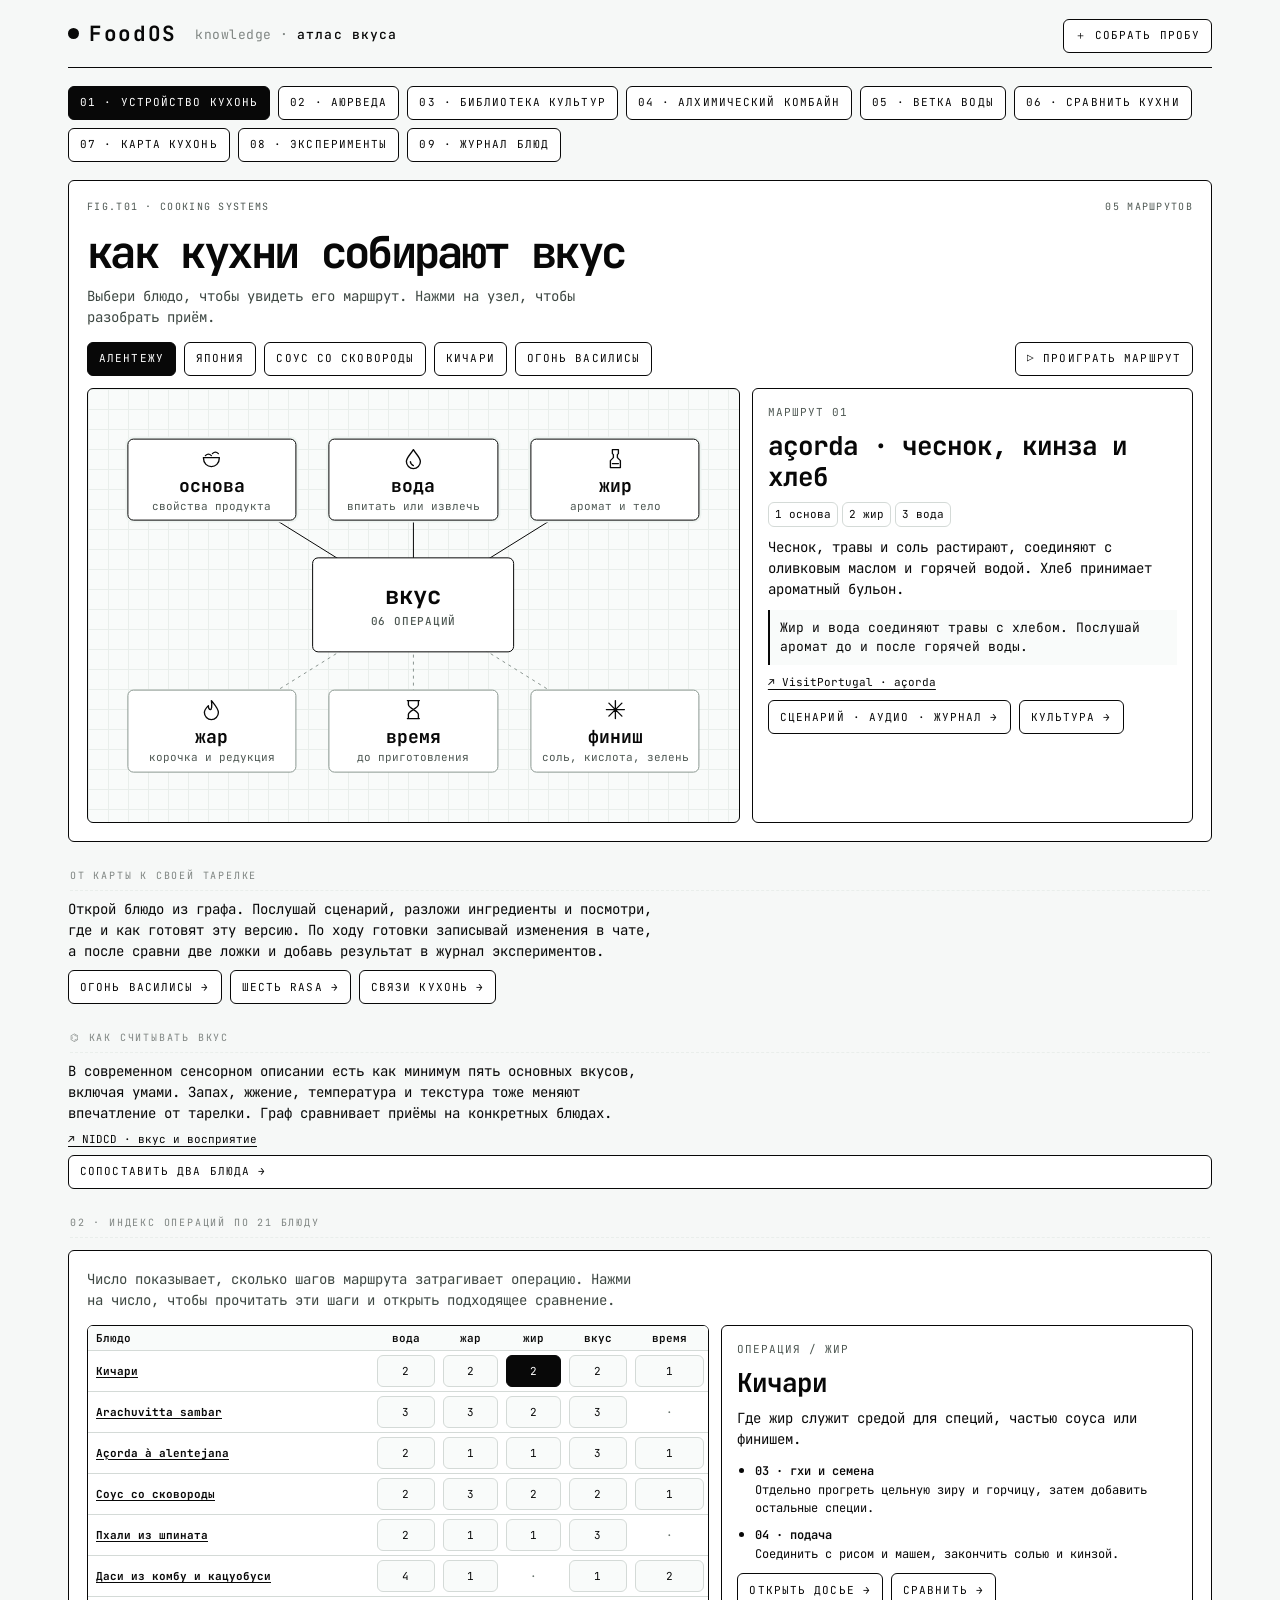
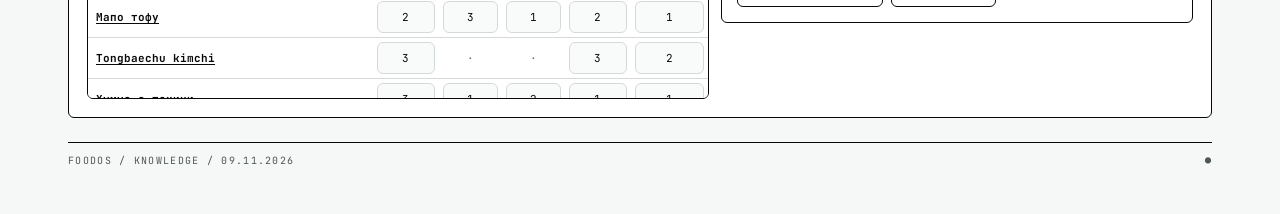
==== commit 3f877424: "Connect atlas recipes, traditions, audio and cooking logs" ====
--- a/atlas/index.html
+++ b/atlas/index.html
@@ -6,39 +6,40 @@
 <meta name="viewport" content="width=device-width, initial-scale=1">
 <meta name="theme-color" content="#f6f8f7">
 <title>FoodOS · атлас вкуса</title>
-<meta name="description" content="Атлас FoodOS. Граф 21 кухни, 23 блюда в 3D, журнал экспериментов, два мясных ужина на гхи и алхимический комбайн.">
+<meta name="description" content="Атлас FoodOS. 21 культура и карта традиций, 27 озвученных сценариев, рисунки ингредиентов, чат готовки и журнал экспериментов.">
 <link rel="canonical" href="https://foodos-lula-camarao.netlify.app/atlas/">
 <meta property="og:type" content="website">
 <meta property="og:title" content="FoodOS · атлас вкуса">
-<meta property="og:description" content="21 профиль кухонь, девять глав об аюрведической кулинарии и алхимический комбайн для сборки проб из 38 операций.">
+<meta property="og:description" content="Атлас FoodOS. 21 культура и карта традиций, 27 озвученных сценариев, рисунки ингредиентов, чат готовки и журнал экспериментов.">
 <meta property="og:url" content="https://foodos-lula-camarao.netlify.app/atlas/">
-<meta property="og:image" content="https://foodos-lula-camarao.netlify.app/atlas/assets/taste-atlas-cover-v4.png?v=6">
+<meta property="og:image" content="https://foodos-lula-camarao.netlify.app/atlas/assets/taste-atlas-cover-v5.png?v=7">
 <meta property="og:image:type" content="image/png">
 <meta property="og:image:width" content="1200">
 <meta property="og:image:height" content="630">
-<meta property="og:image:alt" content="FoodOS · 3D-карта по воде, жиру и времени и два мясных эксперимента.">
+<meta property="og:image:alt" content="FoodOS · граф операций вкуса, 21 культура, озвученные сценарии и чат готовки.">
 <meta name="twitter:card" content="summary_large_image">
 <meta name="twitter:title" content="FoodOS · атлас вкуса">
-<meta name="twitter:description" content="21 профиль кухонь, девять глав об аюрведической кулинарии и алхимический комбайн для сборки проб из 38 операций.">
-<meta name="twitter:image" content="https://foodos-lula-camarao.netlify.app/atlas/assets/taste-atlas-cover-v4.png?v=6">
-<meta name="twitter:image:alt" content="FoodOS · 3D-карта по воде, жиру и времени и два мясных эксперимента.">
+<meta name="twitter:description" content="Атлас FoodOS. 21 культура и карта традиций, 27 озвученных сценариев, рисунки ингредиентов, чат готовки и журнал экспериментов.">
+<meta name="twitter:image" content="https://foodos-lula-camarao.netlify.app/atlas/assets/taste-atlas-cover-v5.png?v=7">
+<meta name="twitter:image:alt" content="FoodOS · граф операций вкуса, 21 культура, озвученные сценарии и чат готовки.">
 <link rel="icon" href="data:,">
 <link rel="preconnect" href="https://fonts.googleapis.com">
 <link rel="preconnect" href="https://fonts.gstatic.com" crossorigin>
 <link href="https://fonts.googleapis.com/css2?family=JetBrains+Mono:wght@400;500;600;700&display=swap" rel="stylesheet">
 <link rel="stylesheet" href="css/shaper.css?v=19">
-<link rel="stylesheet" href="css/taste-atlas.css?v=6">
-<script defer src="js/taste-atlas-data.js?v=3"></script>
+<link rel="stylesheet" href="css/taste-atlas.css?v=7">
+<script defer src="js/taste-atlas-data.js?v=7"></script>
 <script defer src="js/taste-atlas-water.js?v=3"></script>
 <script defer src="js/taste-atlas-research.js?v=4"></script>
 <script defer src="js/taste-atlas-cultures.js?v=5"></script>
 <script defer src="js/taste-atlas-alchemy.js?v=5"></script>
-<script defer src="js/taste-atlas-field-data.js?v=6"></script>
-<script defer src="js/taste-atlas-map.js?v=6"></script>
-<script defer src="js/taste-atlas-experiments.js?v=6"></script>
-<script defer src="js/taste-atlas-lab.js?v=6"></script>
+<script defer src="js/taste-atlas-field-data.js?v=7"></script>
+<script defer src="js/taste-atlas-map.js?v=7"></script>
+<script defer src="js/taste-atlas-experiments.js?v=7"></script>
+<script defer src="js/taste-atlas-lab.js?v=7"></script>
 <script defer src="js/taste-atlas-compare.js?v=6"></script>
-<script defer src="js/taste-atlas.js?v=6"></script>
+<script defer src="js/taste-atlas.js?v=7"></script>
+<script type="module" src="js/taste-atlas-dish.js?v=1"></script>
 </head>
 <body>
 <main class="wrap atlas">
@@ -56,11 +57,12 @@
     <a class="chip" href="#compare" id="nav-compare">06 · сравнить кухни</a>
     <a class="chip" href="#map" id="nav-map">07 · карта кухонь</a>
     <a class="chip" href="#experiments" id="nav-experiments">08 · эксперименты</a>
+    <a class="chip" href="#dish" id="nav-dish">09 · журнал блюд</a>
   </nav>
   <noscript>Для интерактивных карт включи JavaScript. Исследование и анимированные схемы доступны в Obsidian.</noscript>
   <section id="page-systems" aria-labelledby="systems-title">
     <div class="atlas-primary">
-      <div class="atlas-caption"><span>FIG.T01 · COOKING SYSTEMS</span><span>04 МАРШРУТА</span></div>
+      <div class="atlas-caption"><span>FIG.T01 · COOKING SYSTEMS</span><span>05 МАРШРУТОВ</span></div>
       <h1 id="systems-title">как кухни собирают вкус</h1>
       <p class="atlas-lead">Выбери блюдо, чтобы увидеть его маршрут. Нажми на узел, чтобы разобрать приём.</p>
       <div class="atlas-controls">
@@ -72,6 +74,11 @@
         <div class="atlas-readout" id="route-detail" aria-live="polite"></div>
       </div>
     </div>
+    <aside class="atlas-aside">
+      <div class="seclab">от карты к своей тарелке</div>
+      <p>Открой блюдо из графа. Послушай сценарий, разложи ингредиенты и посмотри, где и как готовят эту версию. По ходу готовки записывай изменения в чате, а после сравни две ложки и добавь результат в журнал экспериментов.</p>
+      <div class="atlas-choice"><a class="chip" href="#dish/vasilisa-couscous">огонь василисы →</a><a class="chip" href="#ayurveda">шесть rasa →</a><a class="chip" href="#map/network">связи кухонь →</a></div>
+    </aside>
     <aside class="atlas-aside">
       <div class="seclab">⌬ как считывать вкус</div>
       <p>В современном сенсорном описании есть как минимум пять основных вкусов, включая умами. Запах, жжение, температура и текстура тоже меняют впечатление от тарелки. Граф сравнивает приёмы на конкретных блюдах.</p>
@@ -251,7 +258,7 @@
     <div class="atlas-primary">
       <div class="atlas-caption"><span>FIG.T08 · FIELD EXPERIMENTS</span><span>02 УЖИНА / A·B</span></div>
       <h1 id="experiments-title">кухонные эксперименты</h1>
-      <p class="atlas-lead">Два ужина в аюрведической кулинарной логике. У каждого есть график готовки, трекер, гипотеза и одна переменная для сравнения.</p>
+      <p class="atlas-lead">Три домашних пробы со специями в гхи. У каждой есть график готовки, трекер, гипотеза и одна переменная для сравнения.</p>
       <div id="dinner-options" class="atlas-choice field-switch" aria-label="Выбор ужина"></div>
       <div id="dinner-detail" class="atlas-readout field-detail"></div>
       <p><a class="atlas-source" href="assets/atlas-dinners.gif">расписания двух ужинов в GIF →</a></p>
@@ -292,7 +299,62 @@
       </div>
     </div>
   </section>
-  <footer class="atlas-footer">FOODOS / KNOWLEDGE / 08.11.2026 <span>●</span></footer>
+  <section id="page-dish" aria-labelledby="dish-title" hidden>
+    <div class="atlas-primary">
+      <div class="atlas-caption"><span>FIG.T09 · COOKING LOG</span><span>FOODOS</span></div>
+      <label class="dish-select">Блюдо <select id="dish-picker"></select></label>
+      <h1 id="dish-title">сценарий и журнал блюда</h1>
+      <p class="atlas-lead" id="dish-summary"></p>
+      <div id="dish-links"></div>
+      <div id="dish-contents" hidden>
+        <div class="dish-workbench">
+          <section class="atlas-readout" aria-labelledby="dish-script-title">
+            <h2 id="dish-script-title">сценарий у плиты</h2>
+            <small id="dish-audio-note"></small>
+            <audio id="dish-audio" controls preload="none" aria-label="Озвученный сценарий блюда" hidden></audio>
+            <details><summary>Текст озвучки</summary><p id="dish-transcript"></p></details>
+            <ol id="dish-steps" class="dish-history"></ol>
+            <p class="atlas-cue" id="dish-trial"></p>
+          </section>
+          <section class="atlas-readout" aria-labelledby="dish-log-title">
+            <h2 id="dish-log-title">чат готовки</h2>
+            <p>Заметки остаются в этом браузере. На HTTPS шеф получает вопрос, шаг блюда и недавние реплики шефа и пользователя.</p>
+            <label class="dish-select">Готовка <select id="dish-run"></select></label>
+            <ol id="dish-messages" class="dish-messages" aria-label="Сообщения готовки" aria-live="polite"></ol>
+            <form id="dish-message-form" class="dish-form">
+              <label>Этап <select id="dish-stage"></select></label>
+              <label>Наблюдение или вопрос <textarea id="dish-message" rows="2" maxlength="500" required placeholder="Что изменилось на сковороде?"></textarea></label>
+              <div class="atlas-choice">
+                <button class="chip" type="submit" value="note">записать</button>
+                <button class="chip" type="submit" value="question">спросить шефа</button>
+              </div>
+            </form>
+            <details class="dish-format">
+              <summary>Формат опыта · A/B, результат и карта</summary>
+              <form id="dish-format" class="dish-form">
+                <label>Что оставляю в A <textarea name="baseline" maxlength="650" rows="2"></textarea></label>
+                <label>Что меняю в B <textarea name="variable" maxlength="650" rows="2"></textarea></label>
+                <label>Что получилось <textarea name="result" maxlength="2000" rows="2"></textarea></label>
+                <label>Статус <select name="status"><option value="planned">запланирован</option><option value="cooking">готовлю</option><option value="done">готово</option><option value="archived">архив</option></select></label>
+                <label class="field-check"><input type="checkbox" name="mapEnabled"> Добавить точку с исходными шкалами блюда</label>
+                <div class="atlas-choice"><button class="chip" type="submit">сохранить опыт</button><a class="atlas-source" id="dish-log-map" hidden>своя точка в 3D →</a></div>
+              </form>
+            </details>
+            <small id="dish-status" role="status"></small>
+          </section>
+        </div>
+        <section class="dish-section" aria-labelledby="dish-ingredients-title">
+          <h2 id="dish-ingredients-title">ингредиенты · визуальная полка</h2>
+          <div class="dish-ingredients" id="dish-ingredients"></div>
+        </section>
+        <section class="dish-section" aria-labelledby="dish-tradition-title">
+          <h2 id="dish-tradition-title">карта традиции</h2>
+          <div id="dish-traditions"></div>
+        </section>
+      </div>
+    </div>
+  </section>
+  <footer class="atlas-footer">FOODOS / KNOWLEDGE / 09.11.2026 <span>●</span></footer>
 </main>
 </body>
 </html>
--- a/atlas/css/shaper.css
+++ b/atlas/css/shaper.css
@@ -397,6 +397,13 @@
 .panel-sec>.hd .g{font-size:13px}
 .panel-sec>.bd{padding:12px}
 
+.meal-illustration{margin:0 0 16px;border:var(--frame) solid var(--ink);border-radius:var(--radius);
+  background:var(--paper);overflow:hidden;display:flex;align-items:center;gap:14px}
+.meal-illustration[hidden]{display:none}
+.meal-illustration img{display:block;width:102px;height:auto;flex:none;border-right:var(--frame) solid var(--soft)}
+.meal-illustration figcaption{padding:8px 12px 8px 0;font-size:13px;line-height:1.4}
+.meal-illustration small{display:block;color:var(--muted);font-size:10px;margin-top:6px}
+
 /* setup cards */
 .setup-sec{background:linear-gradient(180deg,var(--paper),var(--wash))}
 .setup-grid{display:grid;grid-template-columns:repeat(2,minmax(0,1fr));gap:8px}
--- a/atlas/css/taste-atlas.css
+++ b/atlas/css/taste-atlas.css
@@ -324,3 +324,35 @@
 .field-log form .field-check{display:flex;align-items:center;gap:7px}
 .field-log .field-check input{width:18px;min-height:18px;accent-color:var(--ink)}
 .field-form-axes{grid-template-columns:repeat(3,minmax(0,1fr))}
+
+/* Dish scenario and its experiment log use the same atlas panels. */
+.dish-select{display:grid;gap:5px;font-size:11px;max-width:460px}
+.dish-select select,.dish-form :is(select,textarea){width:100%;min-width:0;min-height:34px;
+  border:var(--frame) solid var(--soft);border-radius:var(--radius);padding:7px 8px;
+  background:var(--wash);color:var(--ink);font:inherit}
+.dish-workbench{display:grid;grid-template-columns:minmax(0,1.15fr) minmax(0,1fr);gap:12px;margin:14px 0;align-items:start}
+.dish-workbench audio{display:block;width:100%;min-height:44px}
+.dish-workbench details,.dish-form,.dish-form label{display:grid;width:100%;gap:7px}
+.dish-workbench details summary{cursor:pointer;font-size:12px}
+.dish-workbench details[open] summary{margin-bottom:8px}
+.dish-form{gap:9px}
+.dish-form label{font-size:12px}
+.dish-form textarea{resize:vertical;line-height:1.45}
+.dish-form .field-check{display:flex;gap:8px;align-items:flex-start}
+.dish-history,.dish-messages{list-style:none;margin:0;padding:0;width:100%;display:grid;gap:8px}
+.dish-history>li,.dish-message{padding:10px;border:var(--frame) solid var(--soft);border-radius:var(--radius);background:var(--wash);overflow-wrap:anywhere}
+.dish-history b,.dish-history small,.dish-message small{display:block}
+.dish-history p,.dish-message p{margin:5px 0;font-size:13px;white-space:pre-wrap}
+.dish-history li .chip{margin-top:6px}
+.dish-message.chef,.dish-message.guide{border-left:2px solid var(--ink)}
+.dish-message small,.dish-history small{font-size:11px;color:var(--muted)}
+.dish-messages{max-height:310px;overflow:auto;padding:2px}
+.dish-section{border-top:var(--frame) solid var(--soft);margin-top:18px;padding-top:10px}
+.dish-section h2{font-size:clamp(18px,2.1vw,25px);margin:0 0 9px}
+.dish-section .atlas-choice{margin-top:10px}
+.dish-ingredients{display:grid;grid-template-columns:repeat(auto-fit,minmax(104px,1fr));gap:8px}
+.dish-ingredients figure{margin:0;padding:7px;border:var(--frame) solid var(--soft);border-radius:var(--radius);background:var(--wash);text-align:center}
+.dish-ingredient-art{display:grid;place-items:center;min-height:64px}
+.dish-ingredient-art :is(svg,img){width:100%;height:64px;object-fit:contain}
+.dish-ingredients figcaption{font-size:11px;line-height:1.35;overflow-wrap:anywhere}
+@media(max-width:780px){.dish-workbench{grid-template-columns:1fr}}
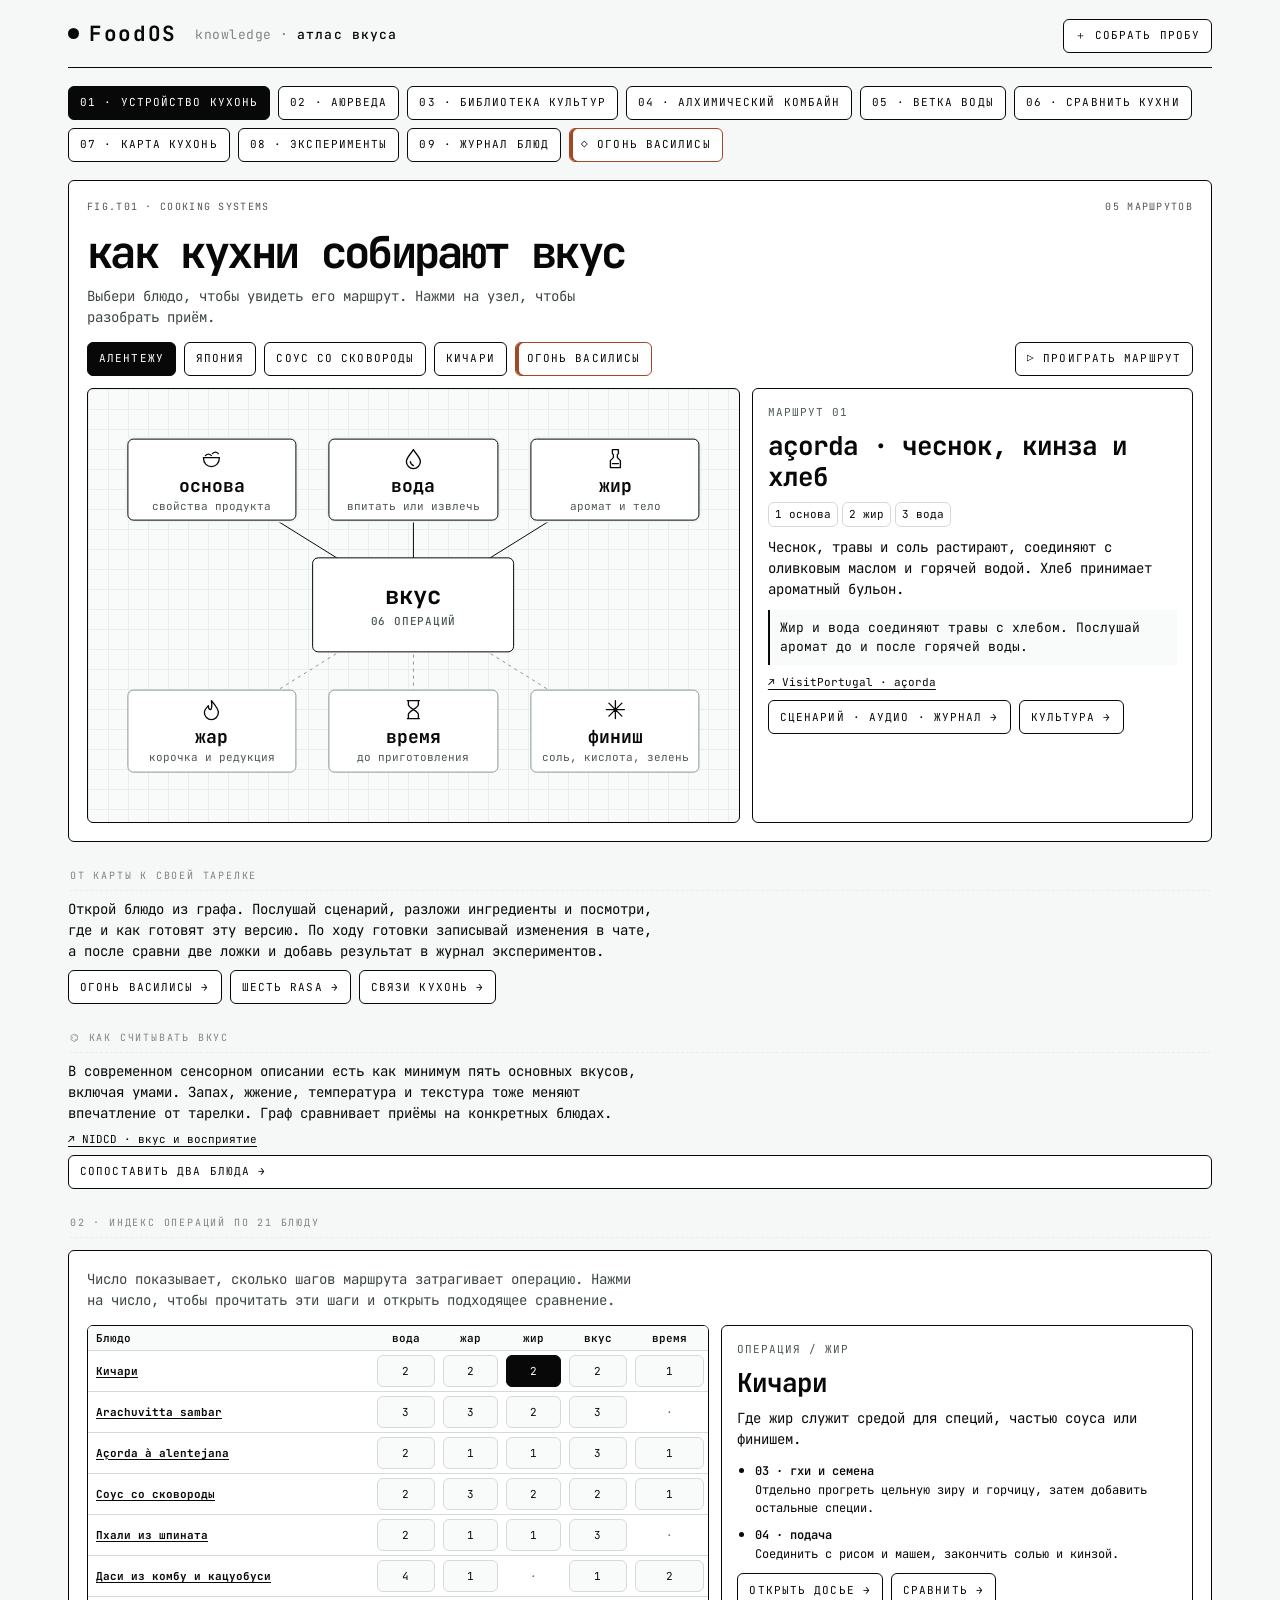
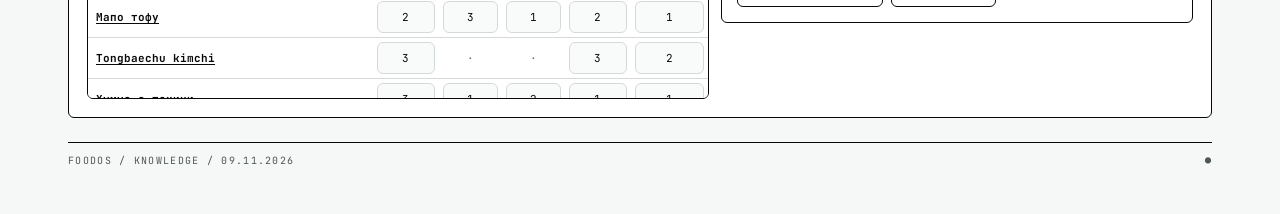
==== commit a58ad117: "Guide Vasilisa couscous with live timers and narration" ====
--- a/atlas/index.html
+++ b/atlas/index.html
@@ -27,19 +27,19 @@
 <link rel="preconnect" href="https://fonts.gstatic.com" crossorigin>
 <link href="https://fonts.googleapis.com/css2?family=JetBrains+Mono:wght@400;500;600;700&display=swap" rel="stylesheet">
 <link rel="stylesheet" href="css/shaper.css?v=19">
-<link rel="stylesheet" href="css/taste-atlas.css?v=7">
-<script defer src="js/taste-atlas-data.js?v=7"></script>
+<link rel="stylesheet" href="css/taste-atlas.css?v=8">
+<script defer src="js/taste-atlas-data.js?v=8"></script>
 <script defer src="js/taste-atlas-water.js?v=3"></script>
 <script defer src="js/taste-atlas-research.js?v=4"></script>
 <script defer src="js/taste-atlas-cultures.js?v=5"></script>
 <script defer src="js/taste-atlas-alchemy.js?v=5"></script>
-<script defer src="js/taste-atlas-field-data.js?v=7"></script>
+<script defer src="js/taste-atlas-field-data.js?v=8"></script>
 <script defer src="js/taste-atlas-map.js?v=7"></script>
 <script defer src="js/taste-atlas-experiments.js?v=7"></script>
 <script defer src="js/taste-atlas-lab.js?v=7"></script>
 <script defer src="js/taste-atlas-compare.js?v=6"></script>
-<script defer src="js/taste-atlas.js?v=7"></script>
-<script type="module" src="js/taste-atlas-dish.js?v=1"></script>
+<script defer src="js/taste-atlas.js?v=8"></script>
+<script type="module" src="js/taste-atlas-dish.js?v=2"></script>
 </head>
 <body>
 <main class="wrap atlas">
@@ -58,6 +58,7 @@
     <a class="chip" href="#map" id="nav-map">07 · карта кухонь</a>
     <a class="chip" href="#experiments" id="nav-experiments">08 · эксперименты</a>
     <a class="chip" href="#dish" id="nav-dish">09 · журнал блюд</a>
+    <a class="chip vasilisa-tab" href="#dish/vasilisa-couscous" id="nav-vasilisa">◇ огонь василисы</a>
   </nav>
   <noscript>Для интерактивных карт включи JavaScript. Исследование и анимированные схемы доступны в Obsidian.</noscript>
   <section id="page-systems" aria-labelledby="systems-title">
@@ -308,21 +309,23 @@
       <div id="dish-links"></div>
       <div id="dish-contents" hidden>
         <div class="dish-workbench">
+          <section class="atlas-readout" id="dish-guide" aria-label="Живой сценарий" hidden></section>
           <section class="atlas-readout" aria-labelledby="dish-script-title">
             <h2 id="dish-script-title">сценарий у плиты</h2>
+            <figure class="dish-illustration" id="dish-illustration" hidden><img alt="" width="569" height="720"><figcaption></figcaption></figure>
             <small id="dish-audio-note"></small>
             <audio id="dish-audio" controls preload="none" aria-label="Озвученный сценарий блюда" hidden></audio>
             <details><summary>Текст озвучки</summary><p id="dish-transcript"></p></details>
             <ol id="dish-steps" class="dish-history"></ol>
             <p class="atlas-cue" id="dish-trial"></p>
           </section>
-          <section class="atlas-readout" aria-labelledby="dish-log-title">
+          <section class="atlas-readout" id="dish-chat" aria-labelledby="dish-log-title">
             <h2 id="dish-log-title">чат готовки</h2>
             <p>Заметки остаются в этом браузере. На HTTPS шеф получает вопрос, шаг блюда и недавние реплики шефа и пользователя.</p>
             <label class="dish-select">Готовка <select id="dish-run"></select></label>
             <ol id="dish-messages" class="dish-messages" aria-label="Сообщения готовки" aria-live="polite"></ol>
             <form id="dish-message-form" class="dish-form">
-              <label>Этап <select id="dish-stage"></select></label>
+              <label id="dish-stage-field">Этап <select id="dish-stage"></select></label>
               <label>Наблюдение или вопрос <textarea id="dish-message" rows="2" maxlength="500" required placeholder="Что изменилось на сковороде?"></textarea></label>
               <div class="atlas-choice">
                 <button class="chip" type="submit" value="note">записать</button>
--- a/atlas/css/taste-atlas.css
+++ b/atlas/css/taste-atlas.css
@@ -356,3 +356,23 @@
 .dish-ingredient-art :is(svg,img){width:100%;height:64px;object-fit:contain}
 .dish-ingredients figcaption{font-size:11px;line-height:1.35;overflow-wrap:anywhere}
 @media(max-width:780px){.dish-workbench{grid-template-columns:1fr}}
+
+.atlas .vasilisa-tab{--ember:#a34726;border-color:var(--ember);box-shadow:inset 3px 0 var(--ember)}
+.atlas .vasilisa-tab:is([aria-current="page"],[aria-pressed="true"]){
+  background:#34170f;color:#fff4ee;border-color:#a34726;box-shadow:inset 3px 0 #ef966c
+}
+.is-guided #dish-chat{grid-column:1/-1}
+.dish-illustration{margin:0;display:flex;gap:12px;align-items:center;font-size:11px}
+.dish-illustration img{width:54px;height:auto;border:var(--frame) solid var(--soft);border-radius:var(--radius)}
+#dish-guide{border-top:3px solid #a34726}
+.guide-origin{padding:9px 10px;border-left:2px solid var(--soft);background:var(--wash);width:100%}
+.guide-origin.is-ayurvedic{border-left-color:#a34726;background:#fff1e8;color:#34170f}
+:root.dark .guide-origin.is-ayurvedic{background:#34170f;color:#fff4ee}
+.guide-origin p{margin:4px 0;font-size:13px}
+.guide-clock{font-size:clamp(32px,6vw,50px);line-height:1.1;font-variant-numeric:tabular-nums}
+#dish-guide progress{width:100%;accent-color:#a34726}
+.guide-step{display:block;padding:4px 6px;width:100%;text-align:left;border:0;background:transparent;color:inherit;font:inherit;cursor:pointer}
+.guide-step[aria-current="step"]{border-radius:var(--radius);background:var(--ink);color:var(--paper)}
+.guide-step+small{padding:4px 6px 0}
+.guide-step+.guide-rasa{color:#8b3d20;font-weight:600}
+:root.dark .guide-step+.guide-rasa{color:#f0a582}
